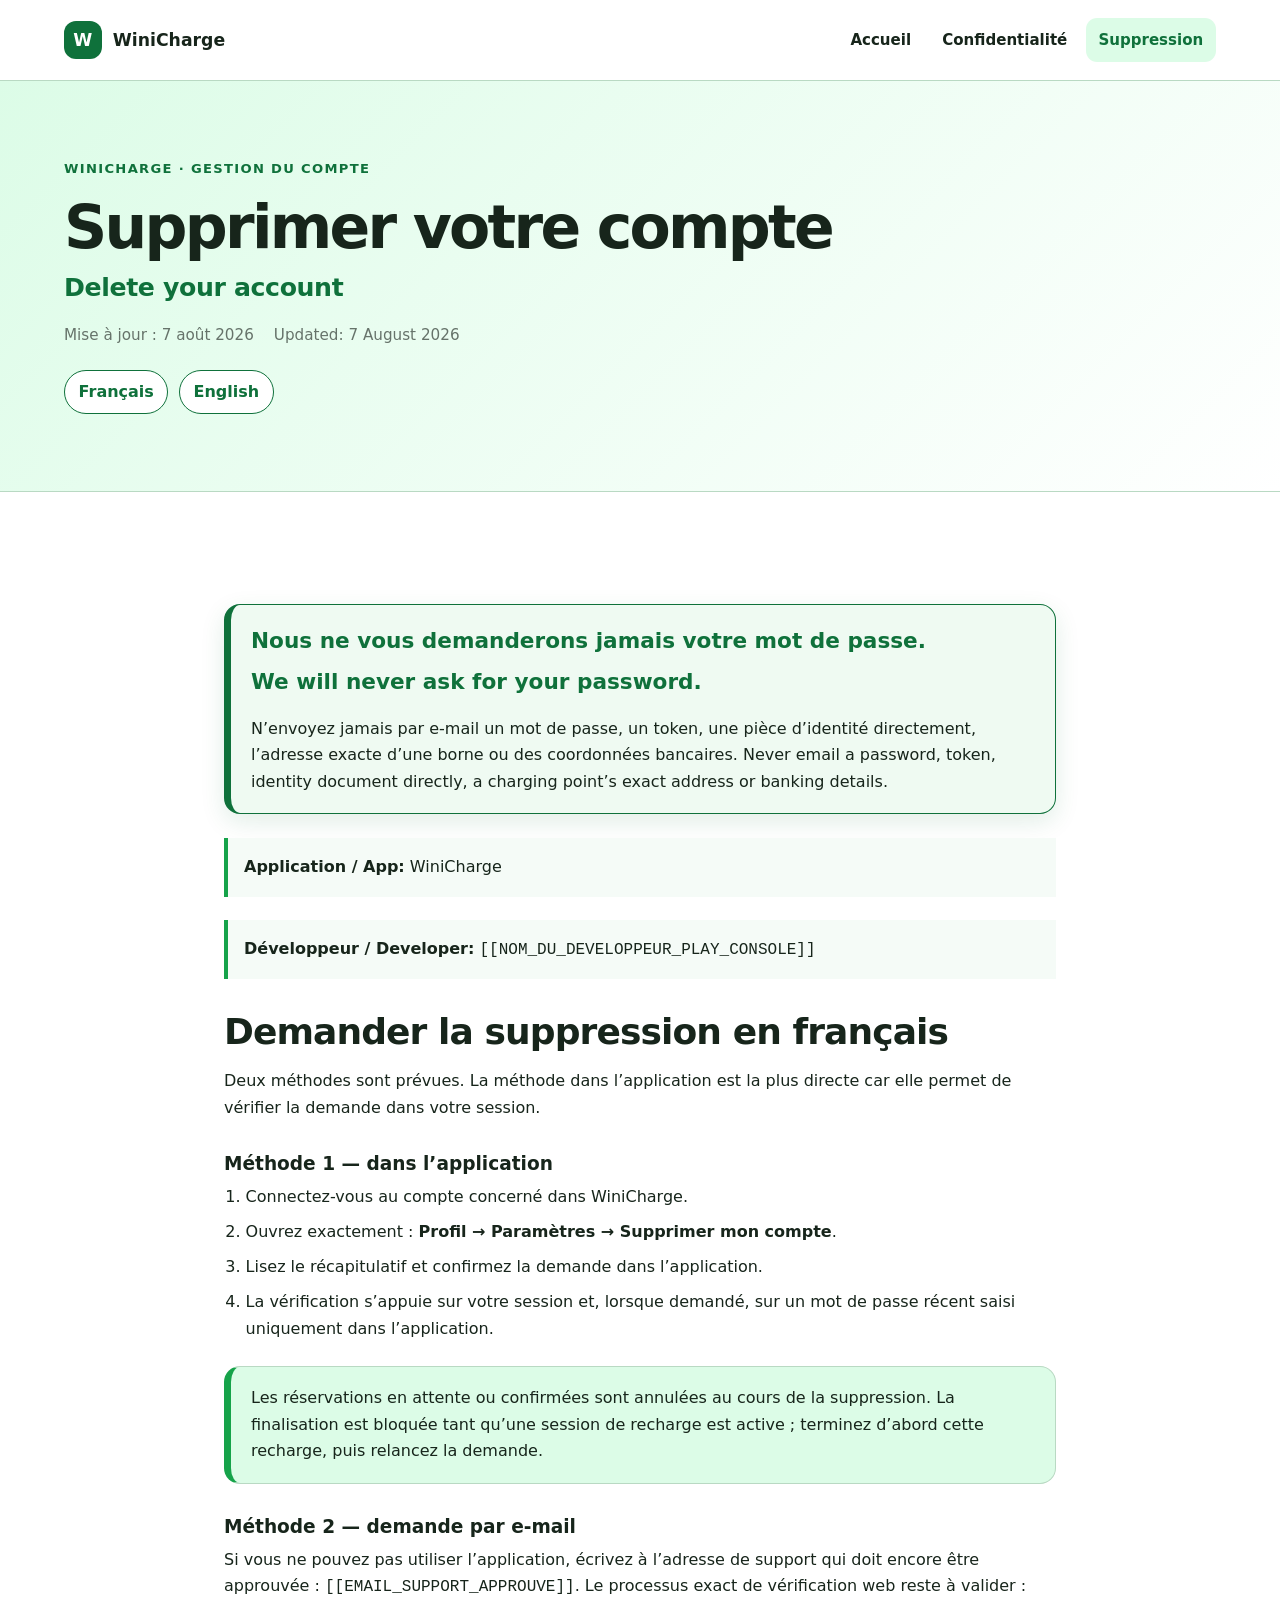
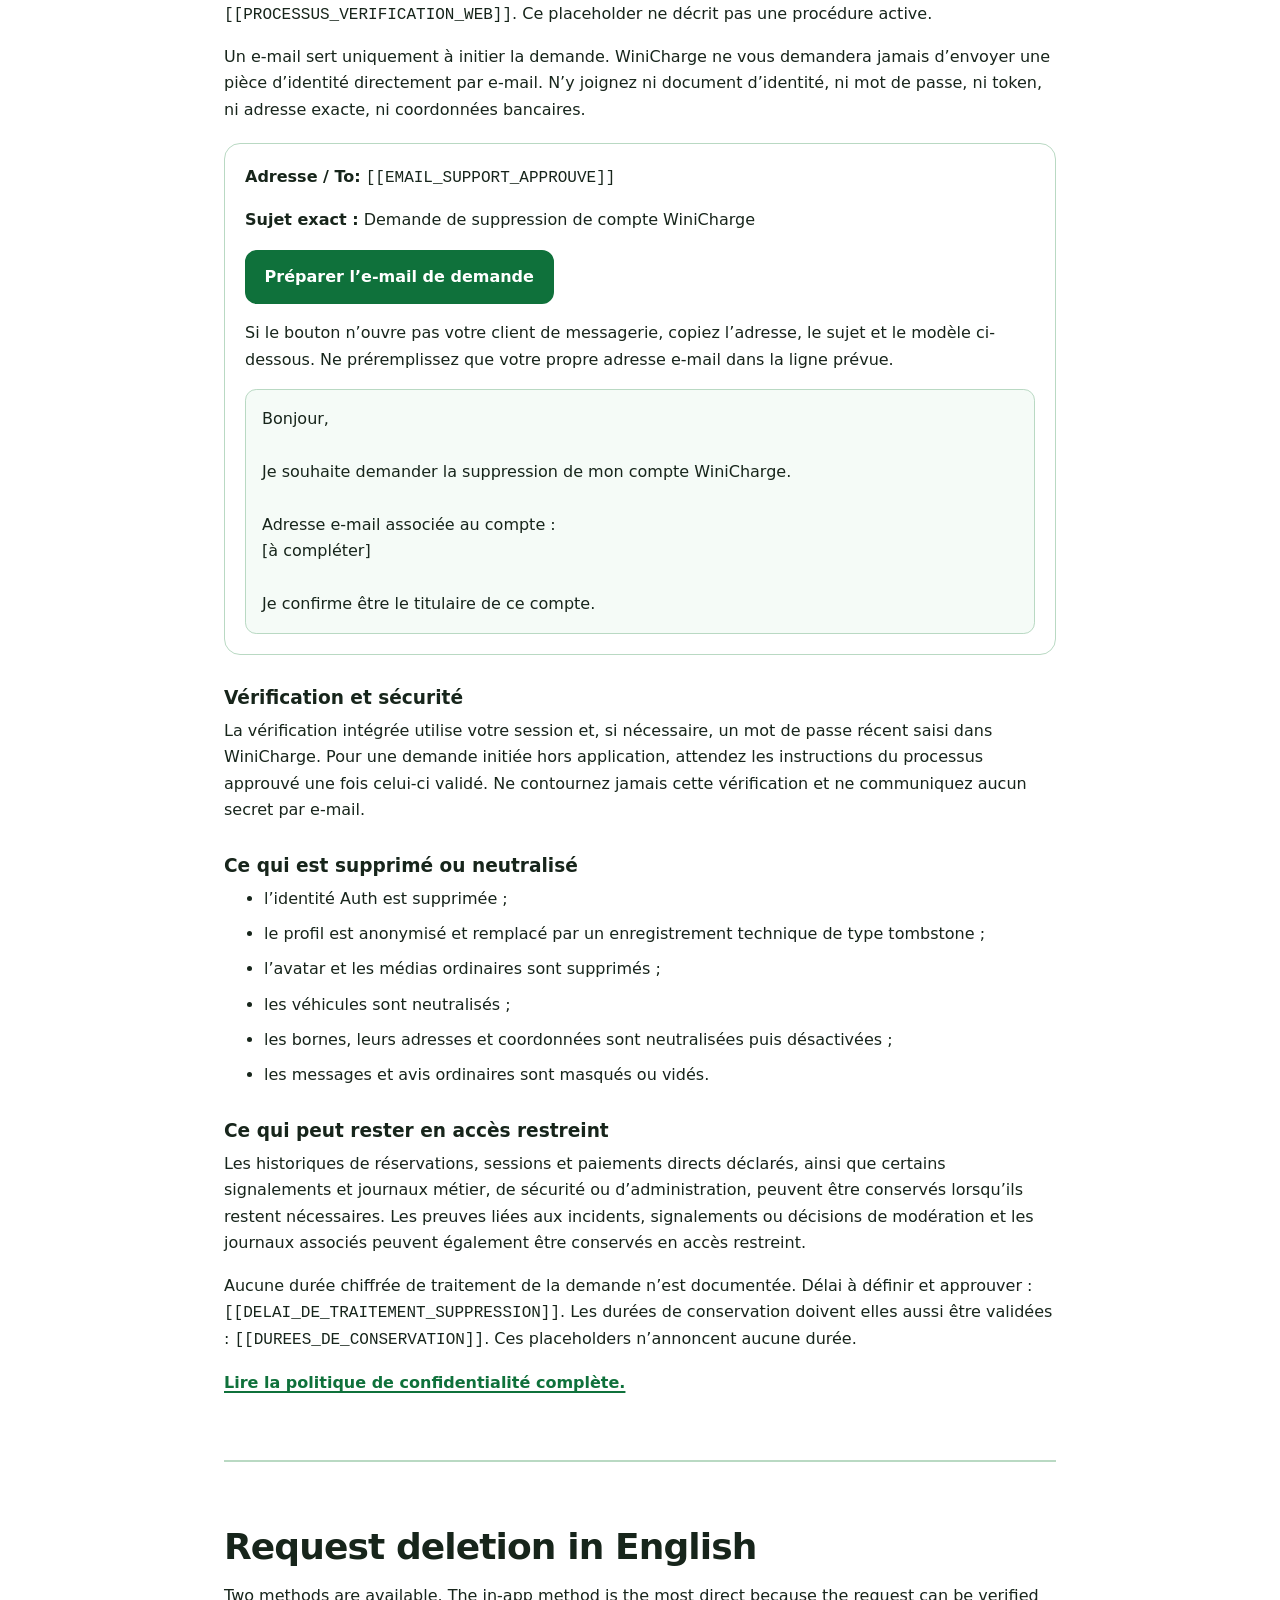
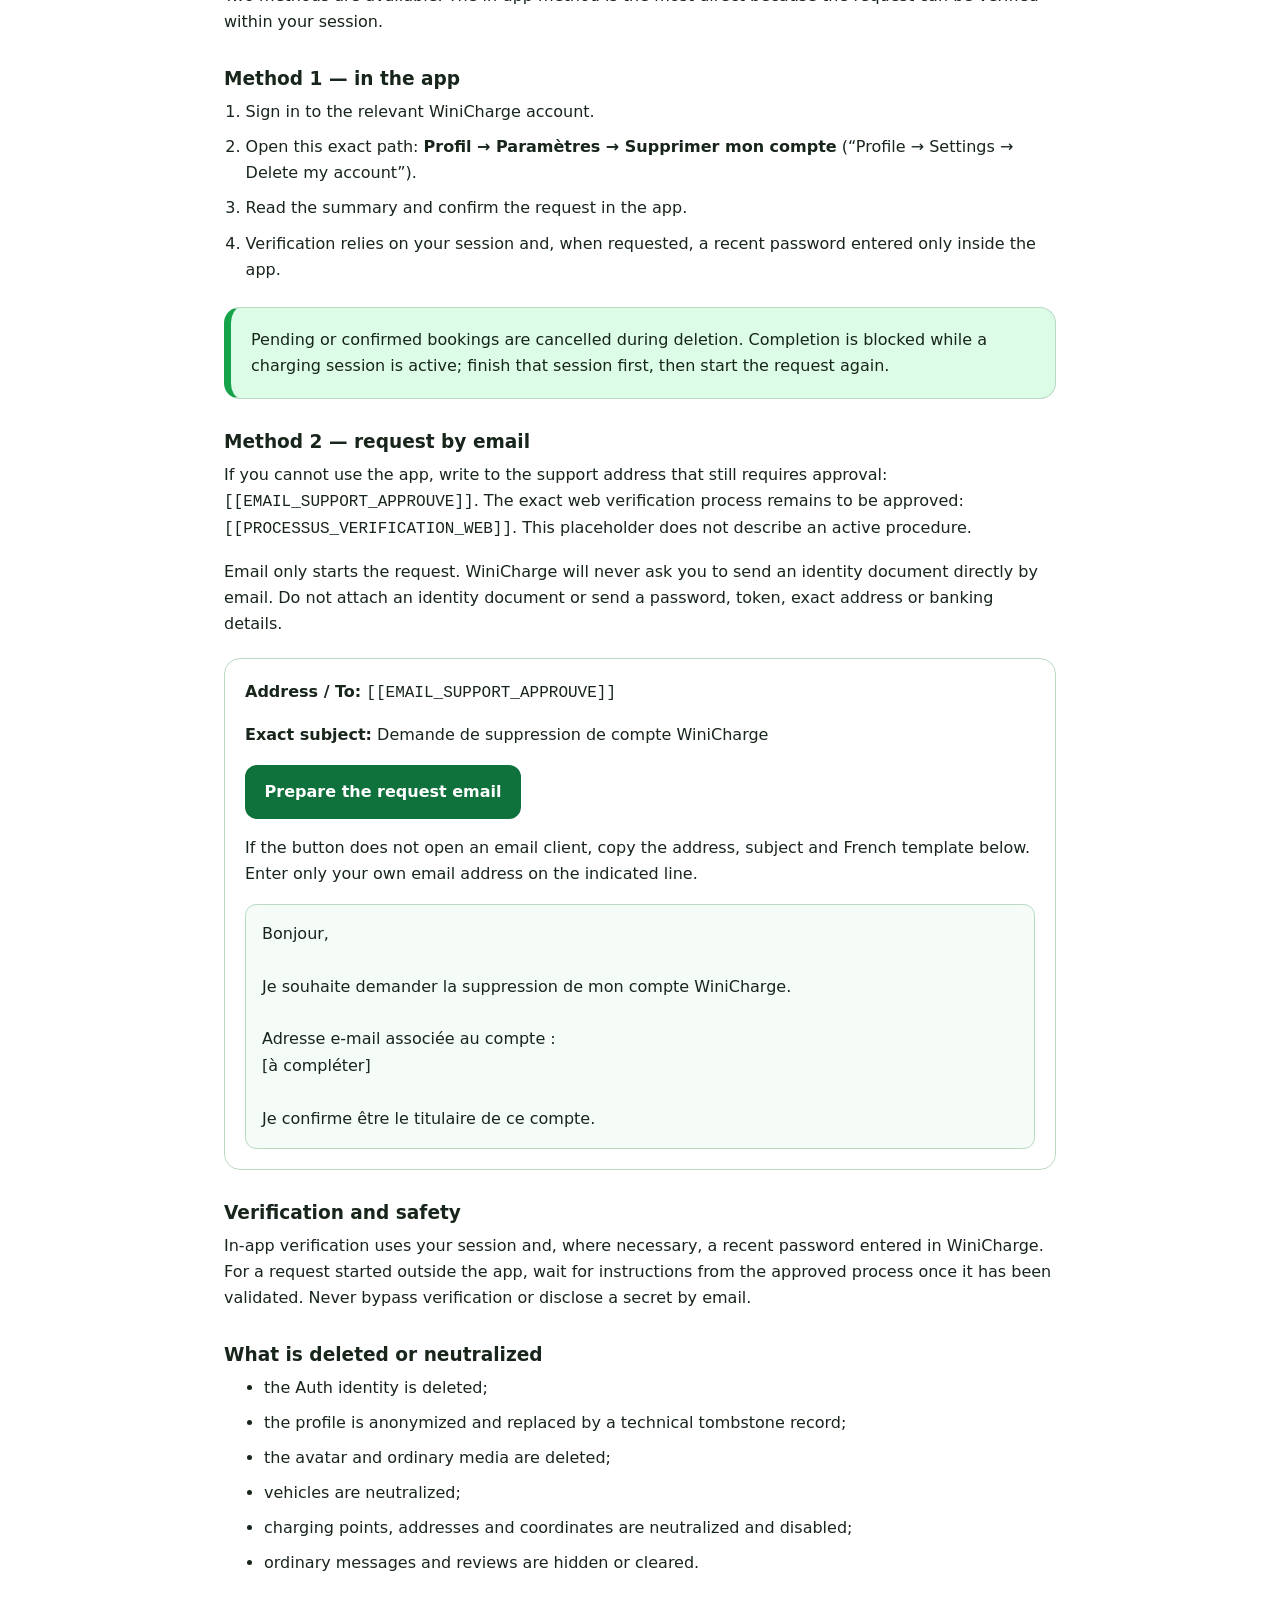
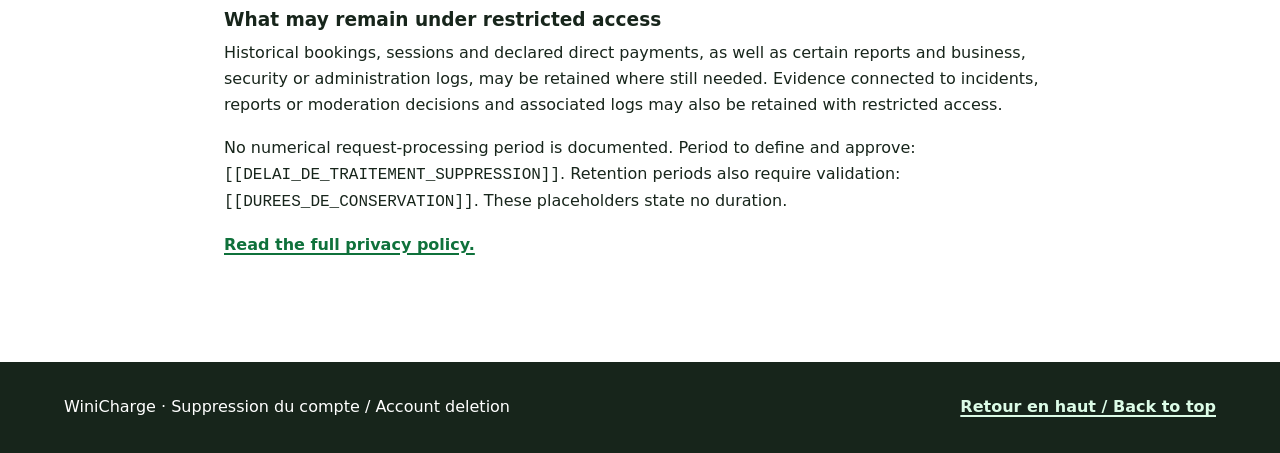
==== delete-account/index.html @ 92ef0008 "docs: publish WiniCharge legal pages" ====
<!doctype html>
<html lang="fr">
  <head>
    <meta charset="utf-8">
    <meta name="viewport" content="width=device-width, initial-scale=1">
    <meta name="description" content="Procédure bilingue pour demander la suppression d’un compte WiniCharge et comprendre le traitement des données associées.">
    <meta name="referrer" content="no-referrer">
    <title>Suppression du compte | WiniCharge</title>
    <link rel="stylesheet" href="../styles.css">
  </head>
  <body>
    <a class="skip-link" href="#contenu">Aller au contenu / Skip to content</a>
    <header class="site-header">
      <div class="shell header-inner">
        <a class="brand" href="../" aria-label="WiniCharge — accueil">
          <span class="brand-mark" aria-hidden="true">W</span>
          <span>WiniCharge</span>
        </a>
        <nav class="site-nav" aria-label="Navigation principale / Main navigation">
          <ul>
            <li><a href="../">Accueil</a></li>
            <li><a href="../privacy/">Confidentialité</a></li>
            <li><a href="../delete-account/" aria-current="page">Suppression</a></li>
          </ul>
        </nav>
      </div>
    </header>

    <main id="contenu" tabindex="-1">
      <header class="document-hero">
        <div class="shell">
          <p class="eyebrow">WiniCharge · Gestion du compte</p>
          <h1>
            Supprimer votre compte
            <span class="title-translation" lang="en">Delete your account</span>
          </h1>
          <div class="document-meta">
            <span>Mise à jour : 7 août 2026</span>
            <span lang="en">Updated: 7 August 2026</span>
          </div>
          <nav class="language-switcher" aria-label="Choisir la langue / Choose a language">
            <a href="#francais" hreflang="fr">Français</a>
            <a href="#english" hreflang="en" lang="en">English</a>
          </nav>
        </div>
      </header>

      <div class="section shell prose">
        <aside class="notice notice-critical" aria-label="Alerte de sécurité / Security warning">
          <strong>Nous ne vous demanderons jamais votre mot de passe.</strong>
          <p lang="en"><strong>We will never ask for your password.</strong></p>
          <p>
            N’envoyez jamais par e-mail un mot de passe, un token, une pièce d’identité directement, l’adresse exacte d’une borne ou des coordonnées bancaires.
            <span lang="en">Never email a password, token, identity document directly, a charging point’s exact address or banking details.</span>
          </p>
        </aside>

        <ul class="fact-list" aria-label="Identification de l’application / App identification">
          <li><strong>Application / App:</strong> WiniCharge</li>
          <li><strong>Développeur / Developer:</strong> <code>[[NOM_DU_DEVELOPPEUR_PLAY_CONSOLE]]</code></li>
        </ul>

        <section id="francais" lang="fr" aria-labelledby="titre-fr">
          <h2 id="titre-fr">Demander la suppression en français</h2>
          <p>Deux méthodes sont prévues. La méthode dans l’application est la plus directe car elle permet de vérifier la demande dans votre session.</p>

          <h3>Méthode 1 — dans l’application</h3>
          <ol class="steps">
            <li>Connectez-vous au compte concerné dans WiniCharge.</li>
            <li>Ouvrez exactement : <strong>Profil → Paramètres → Supprimer mon compte</strong>.</li>
            <li>Lisez le récapitulatif et confirmez la demande dans l’application.</li>
            <li>La vérification s’appuie sur votre session et, lorsque demandé, sur un mot de passe récent saisi uniquement dans l’application.</li>
          </ol>
          <div class="notice">
            <p>
              Les réservations en attente ou confirmées sont annulées au cours de la suppression. La finalisation est bloquée tant qu’une session de recharge est active ; terminez d’abord cette recharge, puis relancez la demande.
            </p>
          </div>

          <h3>Méthode 2 — demande par e-mail</h3>
          <p>
            Si vous ne pouvez pas utiliser l’application, écrivez à l’adresse de support qui doit encore être approuvée : <code>[[EMAIL_SUPPORT_APPROUVE]]</code>. Le processus exact de vérification web reste à valider : <code>[[PROCESSUS_VERIFICATION_WEB]]</code>. Ce placeholder ne décrit pas une procédure active.
          </p>
          <p>
            Un e-mail sert uniquement à initier la demande. WiniCharge ne vous demandera jamais d’envoyer une pièce d’identité directement par e-mail. N’y joignez ni document d’identité, ni mot de passe, ni token, ni adresse exacte, ni coordonnées bancaires.
          </p>
          <div class="email-panel" id="demande-email">
            <p><strong>Adresse / To:</strong> <code>[[EMAIL_SUPPORT_APPROUVE]]</code></p>
            <p><strong>Sujet exact :</strong> Demande de suppression de compte WiniCharge</p>
            <p>
              <a class="button" href="mailto:[[EMAIL_SUPPORT_APPROUVE]]?subject=Demande%20de%20suppression%20de%20compte%20WiniCharge&amp;body=Bonjour%2C%0A%0AJe%20souhaite%20demander%20la%20suppression%20de%20mon%20compte%20WiniCharge.%0A%0AAdresse%20e-mail%20associ%C3%A9e%20au%20compte%20%3A%0A%5B%C3%A0%20compl%C3%A9ter%5D%0A%0AJe%20confirme%20%C3%AAtre%20le%20titulaire%20de%20ce%20compte.">Préparer l’e-mail de demande</a>
            </p>
            <p>Si le bouton n’ouvre pas votre client de messagerie, copiez l’adresse, le sujet et le modèle ci-dessous. Ne préremplissez que votre propre adresse e-mail dans la ligne prévue.</p>
            <pre class="email-template">Bonjour,

Je souhaite demander la suppression de mon compte WiniCharge.

Adresse e-mail associée au compte :
[à compléter]

Je confirme être le titulaire de ce compte.</pre>
          </div>

          <h3 id="securite-fr">Vérification et sécurité</h3>
          <p>
            La vérification intégrée utilise votre session et, si nécessaire, un mot de passe récent saisi dans WiniCharge. Pour une demande initiée hors application, attendez les instructions du processus approuvé une fois celui-ci validé. Ne contournez jamais cette vérification et ne communiquez aucun secret par e-mail.
          </p>

          <h3>Ce qui est supprimé ou neutralisé</h3>
          <ul>
            <li>l’identité Auth est supprimée ;</li>
            <li>le profil est anonymisé et remplacé par un enregistrement technique de type tombstone ;</li>
            <li>l’avatar et les médias ordinaires sont supprimés ;</li>
            <li>les véhicules sont neutralisés ;</li>
            <li>les bornes, leurs adresses et coordonnées sont neutralisées puis désactivées ;</li>
            <li>les messages et avis ordinaires sont masqués ou vidés.</li>
          </ul>

          <h3>Ce qui peut rester en accès restreint</h3>
          <p>
            Les historiques de réservations, sessions et paiements directs déclarés, ainsi que certains signalements et journaux métier, de sécurité ou d’administration, peuvent être conservés lorsqu’ils restent nécessaires. Les preuves liées aux incidents, signalements ou décisions de modération et les journaux associés peuvent également être conservés en accès restreint.
          </p>
          <p>
            Aucune durée chiffrée de traitement de la demande n’est documentée. Délai à définir et approuver : <code>[[DELAI_DE_TRAITEMENT_SUPPRESSION]]</code>. Les durées de conservation doivent elles aussi être validées : <code>[[DUREES_DE_CONSERVATION]]</code>. Ces placeholders n’annoncent aucune durée.
          </p>
          <p><a href="../privacy/#francais">Lire la politique de confidentialité complète.</a></p>
        </section>

        <section id="english" lang="en" aria-labelledby="title-en">
          <h2 id="title-en">Request deletion in English</h2>
          <p>Two methods are available. The in-app method is the most direct because the request can be verified within your session.</p>

          <h3>Method 1 — in the app</h3>
          <ol class="steps">
            <li>Sign in to the relevant WiniCharge account.</li>
            <li>Open this exact path: <strong>Profil → Paramètres → Supprimer mon compte</strong> (“Profile → Settings → Delete my account”).</li>
            <li>Read the summary and confirm the request in the app.</li>
            <li>Verification relies on your session and, when requested, a recent password entered only inside the app.</li>
          </ol>
          <div class="notice">
            <p>
              Pending or confirmed bookings are cancelled during deletion. Completion is blocked while a charging session is active; finish that session first, then start the request again.
            </p>
          </div>

          <h3>Method 2 — request by email</h3>
          <p>
            If you cannot use the app, write to the support address that still requires approval: <code>[[EMAIL_SUPPORT_APPROUVE]]</code>. The exact web verification process remains to be approved: <code>[[PROCESSUS_VERIFICATION_WEB]]</code>. This placeholder does not describe an active procedure.
          </p>
          <p>
            Email only starts the request. WiniCharge will never ask you to send an identity document directly by email. Do not attach an identity document or send a password, token, exact address or banking details.
          </p>
          <div class="email-panel">
            <p><strong>Address / To:</strong> <code>[[EMAIL_SUPPORT_APPROUVE]]</code></p>
            <p><strong>Exact subject:</strong> Demande de suppression de compte WiniCharge</p>
            <p>
              <a class="button" href="mailto:[[EMAIL_SUPPORT_APPROUVE]]?subject=Demande%20de%20suppression%20de%20compte%20WiniCharge&amp;body=Bonjour%2C%0A%0AJe%20souhaite%20demander%20la%20suppression%20de%20mon%20compte%20WiniCharge.%0A%0AAdresse%20e-mail%20associ%C3%A9e%20au%20compte%20%3A%0A%5B%C3%A0%20compl%C3%A9ter%5D%0A%0AJe%20confirme%20%C3%AAtre%20le%20titulaire%20de%20ce%20compte.">Prepare the request email</a>
            </p>
            <p>If the button does not open an email client, copy the address, subject and French template below. Enter only your own email address on the indicated line.</p>
            <pre class="email-template">Bonjour,

Je souhaite demander la suppression de mon compte WiniCharge.

Adresse e-mail associée au compte :
[à compléter]

Je confirme être le titulaire de ce compte.</pre>
          </div>

          <h3 id="security-en">Verification and safety</h3>
          <p>
            In-app verification uses your session and, where necessary, a recent password entered in WiniCharge. For a request started outside the app, wait for instructions from the approved process once it has been validated. Never bypass verification or disclose a secret by email.
          </p>

          <h3>What is deleted or neutralized</h3>
          <ul>
            <li>the Auth identity is deleted;</li>
            <li>the profile is anonymized and replaced by a technical tombstone record;</li>
            <li>the avatar and ordinary media are deleted;</li>
            <li>vehicles are neutralized;</li>
            <li>charging points, addresses and coordinates are neutralized and disabled;</li>
            <li>ordinary messages and reviews are hidden or cleared.</li>
          </ul>

          <h3>What may remain under restricted access</h3>
          <p>
            Historical bookings, sessions and declared direct payments, as well as certain reports and business, security or administration logs, may be retained where still needed. Evidence connected to incidents, reports or moderation decisions and associated logs may also be retained with restricted access.
          </p>
          <p>
            No numerical request-processing period is documented. Period to define and approve: <code>[[DELAI_DE_TRAITEMENT_SUPPRESSION]]</code>. Retention periods also require validation: <code>[[DUREES_DE_CONSERVATION]]</code>. These placeholders state no duration.
          </p>
          <p><a href="../privacy/#english">Read the full privacy policy.</a></p>
        </section>
      </div>
    </main>

    <footer class="site-footer">
      <div class="shell footer-inner">
        <p>WiniCharge · Suppression du compte / Account deletion</p>
        <p><a href="#contenu">Retour en haut / Back to top</a></p>
      </div>
    </footer>
  </body>
</html>
---- styles.css ----
:root {
  color-scheme: light;
  --white: #ffffff;
  --green: #16a34a;
  --green-dark: #0f713b;
  --green-soft: #dcfce7;
  --ink: #17251b;
  --muted: #66736a;
  --border: #b9d9c3;
  --shadow: 0 18px 45px rgba(23, 37, 27, 0.1);
  --radius-large: 1.5rem;
  --radius-medium: 1rem;
  --content-width: 72rem;
}

*,
*::before,
*::after {
  box-sizing: border-box;
}

html {
  scroll-behavior: smooth;
}

body {
  margin: 0;
  background: var(--white);
  color: var(--ink);
  font-family:
    Inter, ui-sans-serif, system-ui, -apple-system, BlinkMacSystemFont, "Segoe UI",
    sans-serif;
  font-size: 1rem;
  line-height: 1.65;
}

a {
  color: var(--green-dark);
  font-weight: 650;
  text-decoration-thickness: 0.1em;
  text-underline-offset: 0.18em;
}

a:hover {
  text-decoration-thickness: 0.16em;
}

:focus-visible {
  outline: 3px solid var(--ink);
  outline-offset: 3px;
}

.skip-link {
  position: fixed;
  top: 0.75rem;
  left: 0.75rem;
  z-index: 100;
  padding: 0.7rem 1rem;
  border-radius: 0.6rem;
  background: var(--ink);
  color: var(--white);
  transform: translateY(-180%);
}

.skip-link:focus {
  transform: translateY(0);
}

.shell {
  width: min(calc(100% - 2rem), var(--content-width));
  margin-inline: auto;
}

.site-header {
  position: relative;
  z-index: 10;
  border-bottom: 1px solid var(--border);
  background: rgba(255, 255, 255, 0.98);
}

.header-inner {
  display: flex;
  min-height: 5rem;
  align-items: center;
  justify-content: space-between;
  gap: 1.25rem;
}

.brand {
  display: inline-flex;
  align-items: center;
  gap: 0.7rem;
  color: var(--ink);
  font-size: 1.08rem;
  font-weight: 800;
  text-decoration: none;
}

.brand-mark {
  display: grid;
  width: 2.35rem;
  height: 2.35rem;
  place-items: center;
  border-radius: 0.75rem;
  background: var(--green-dark);
  color: var(--white);
  font-weight: 850;
}

.site-nav ul {
  display: flex;
  margin: 0;
  padding: 0;
  align-items: center;
  gap: 0.35rem;
  list-style: none;
}

.site-nav a {
  display: inline-flex;
  min-height: 2.75rem;
  align-items: center;
  padding: 0.55rem 0.8rem;
  border-radius: 0.7rem;
  color: var(--ink);
  font-size: 0.94rem;
  text-decoration: none;
}

.site-nav a:hover,
.site-nav a[aria-current="page"] {
  background: var(--green-soft);
  color: var(--green-dark);
}

main:focus {
  outline: none;
}

.hero {
  padding-block: clamp(3.5rem, 8vw, 7rem);
  background:
    linear-gradient(135deg, rgba(220, 252, 231, 0.9), rgba(255, 255, 255, 0.45)),
    var(--white);
}

.hero-grid {
  display: grid;
  align-items: center;
  gap: clamp(2rem, 5vw, 4.5rem);
  grid-template-columns: minmax(0, 1.35fr) minmax(16rem, 0.65fr);
}

.eyebrow {
  margin: 0 0 0.8rem;
  color: var(--green-dark);
  font-size: 0.82rem;
  font-weight: 800;
  letter-spacing: 0.1em;
  text-transform: uppercase;
}

h1,
h2,
h3 {
  margin-top: 0;
  color: var(--ink);
  line-height: 1.18;
  text-wrap: balance;
}

h1 {
  max-width: 18ch;
  margin-bottom: 1.25rem;
  font-size: clamp(2.35rem, 6vw, 4.65rem);
  letter-spacing: -0.045em;
}

h1 .title-translation {
  display: block;
  margin-top: 0.65rem;
  color: var(--green-dark);
  font-size: 0.42em;
  letter-spacing: -0.015em;
}

h2 {
  margin-bottom: 0.9rem;
  font-size: clamp(1.55rem, 3vw, 2.25rem);
  letter-spacing: -0.025em;
}

h3 {
  margin-bottom: 0.55rem;
  font-size: 1.16rem;
}

p,
ul,
ol,
dl,
pre {
  margin-top: 0;
}

.lead {
  max-width: 63ch;
  color: #33483a;
  font-size: clamp(1.08rem, 2vw, 1.25rem);
}

.button-row {
  display: flex;
  flex-wrap: wrap;
  gap: 0.8rem;
  margin-top: 1.75rem;
}

.button {
  display: inline-flex;
  min-height: 3rem;
  align-items: center;
  justify-content: center;
  padding: 0.75rem 1.1rem;
  border: 2px solid var(--green-dark);
  border-radius: 0.75rem;
  background: var(--green-dark);
  color: var(--white);
  font-weight: 750;
  text-decoration: none;
}

.button:hover {
  background: #095b2e;
  color: var(--white);
}

.button:focus-visible {
  box-shadow: 0 0 0 5px var(--white);
}

.button-secondary {
  background: var(--white);
  color: var(--green-dark);
}

.button-secondary:hover {
  background: var(--green-soft);
  color: var(--green-dark);
}

.hero-panel,
.card,
.notice,
.email-panel {
  border: 1px solid var(--border);
  border-radius: var(--radius-medium);
  background: var(--white);
}

.hero-panel {
  padding: clamp(1.35rem, 4vw, 2rem);
  box-shadow: var(--shadow);
}

.hero-panel strong {
  display: block;
  margin-bottom: 0.35rem;
  color: var(--green-dark);
  font-size: 1.08rem;
}

.section {
  padding-block: clamp(3.5rem, 7vw, 5.5rem);
}

.section-soft {
  background: #f5fbf7;
}

.section-heading {
  max-width: 48rem;
  margin-bottom: 2rem;
}

.card-grid {
  display: grid;
  gap: 1rem;
  grid-template-columns: repeat(3, minmax(0, 1fr));
}

.card {
  padding: 1.35rem;
}

.card p:last-child,
.notice p:last-child,
.hero-panel p:last-child,
.email-panel p:last-child {
  margin-bottom: 0;
}

.card-label {
  display: inline-flex;
  margin-bottom: 1rem;
  padding: 0.2rem 0.65rem;
  border-radius: 999px;
  background: var(--green-soft);
  color: var(--green-dark);
  font-size: 0.8rem;
  font-weight: 800;
  letter-spacing: 0.04em;
  text-transform: uppercase;
}

.notice {
  margin-block: 1.5rem;
  padding: 1.15rem 1.25rem;
  border-left: 0.45rem solid var(--green);
  background: var(--green-soft);
}

.notice-critical {
  border-color: var(--green-dark);
  background: #effaf2;
  box-shadow: 0 8px 24px rgba(15, 113, 59, 0.12);
}

.notice-critical strong {
  display: block;
  margin-bottom: 0.35rem;
  color: var(--green-dark);
  font-size: clamp(1.1rem, 2.5vw, 1.35rem);
}

.document-hero {
  padding-block: clamp(2.75rem, 6vw, 5rem);
  border-bottom: 1px solid var(--border);
  background: linear-gradient(135deg, var(--green-soft), var(--white));
}

.document-hero h1 {
  max-width: 23ch;
  font-size: clamp(2.15rem, 5vw, 3.75rem);
}

.document-meta {
  display: flex;
  flex-wrap: wrap;
  gap: 0.5rem 1.25rem;
  color: var(--muted);
  font-size: 0.95rem;
}

.language-switcher {
  display: flex;
  flex-wrap: wrap;
  gap: 0.65rem;
  margin-top: 1.35rem;
}

.language-switcher a {
  display: inline-flex;
  min-height: 2.75rem;
  align-items: center;
  padding: 0.45rem 0.85rem;
  border: 1px solid var(--green-dark);
  border-radius: 999px;
  background: var(--white);
  text-decoration: none;
}

.prose {
  max-width: 52rem;
}

.prose > section {
  padding-top: 1rem;
  scroll-margin-top: 1rem;
}

.prose > section + section {
  margin-top: 4rem;
  padding-top: 4rem;
  border-top: 2px solid var(--border);
}

.prose h2 {
  margin-top: 0;
}

.prose h3 {
  margin-top: 2rem;
}

.prose li + li {
  margin-top: 0.55rem;
}

.prose code,
.code-line {
  overflow-wrap: anywhere;
  color: var(--ink);
  font-family: ui-monospace, SFMono-Regular, Consolas, "Liberation Mono", monospace;
}

.fact-list {
  display: grid;
  gap: 0.9rem;
  padding: 0;
  list-style: none;
}

.fact-list li {
  padding: 1rem;
  border-left: 0.3rem solid var(--green);
  background: #f5fbf7;
}

.email-panel {
  margin-block: 1.25rem;
  padding: 1.25rem;
}

.email-template {
  overflow-x: auto;
  margin-bottom: 0;
  padding: 1rem;
  border: 1px solid var(--border);
  border-radius: 0.7rem;
  background: #f5fbf7;
  color: var(--ink);
  font: inherit;
  white-space: pre-wrap;
}

.steps {
  padding-left: 1.35rem;
}

.updated {
  color: var(--muted);
  font-size: 0.92rem;
}

.site-footer {
  padding-block: 2rem;
  background: var(--ink);
  color: var(--white);
}

.footer-inner {
  display: flex;
  align-items: center;
  justify-content: space-between;
  gap: 1rem;
}

.site-footer p {
  margin: 0;
}

.site-footer a {
  color: var(--green-soft);
}

@media (max-width: 52rem) {
  .header-inner,
  .footer-inner {
    align-items: flex-start;
    flex-direction: column;
  }

  .header-inner {
    padding-block: 0.85rem;
  }

  .site-nav {
    width: 100%;
    overflow-x: auto;
  }

  .site-nav ul {
    width: max-content;
  }

  .hero-grid,
  .card-grid {
    grid-template-columns: 1fr;
  }
}

@media (max-width: 34rem) {
  .shell {
    width: min(calc(100% - 1.25rem), var(--content-width));
  }

  .button-row,
  .button {
    width: 100%;
  }

  .site-nav a {
    padding-inline: 0.65rem;
    font-size: 0.89rem;
  }
}

@media (prefers-reduced-motion: reduce) {
  html {
    scroll-behavior: auto;
  }
}

@media print {
  .skip-link,
  .site-header,
  .button-row,
  .language-switcher,
  .site-footer {
    display: none;
  }

  body {
    color: #000000;
    font-size: 11pt;
  }

  .document-hero,
  .section,
  .prose > section + section {
    margin: 0;
    padding-block: 1rem;
    background: transparent;
  }
}
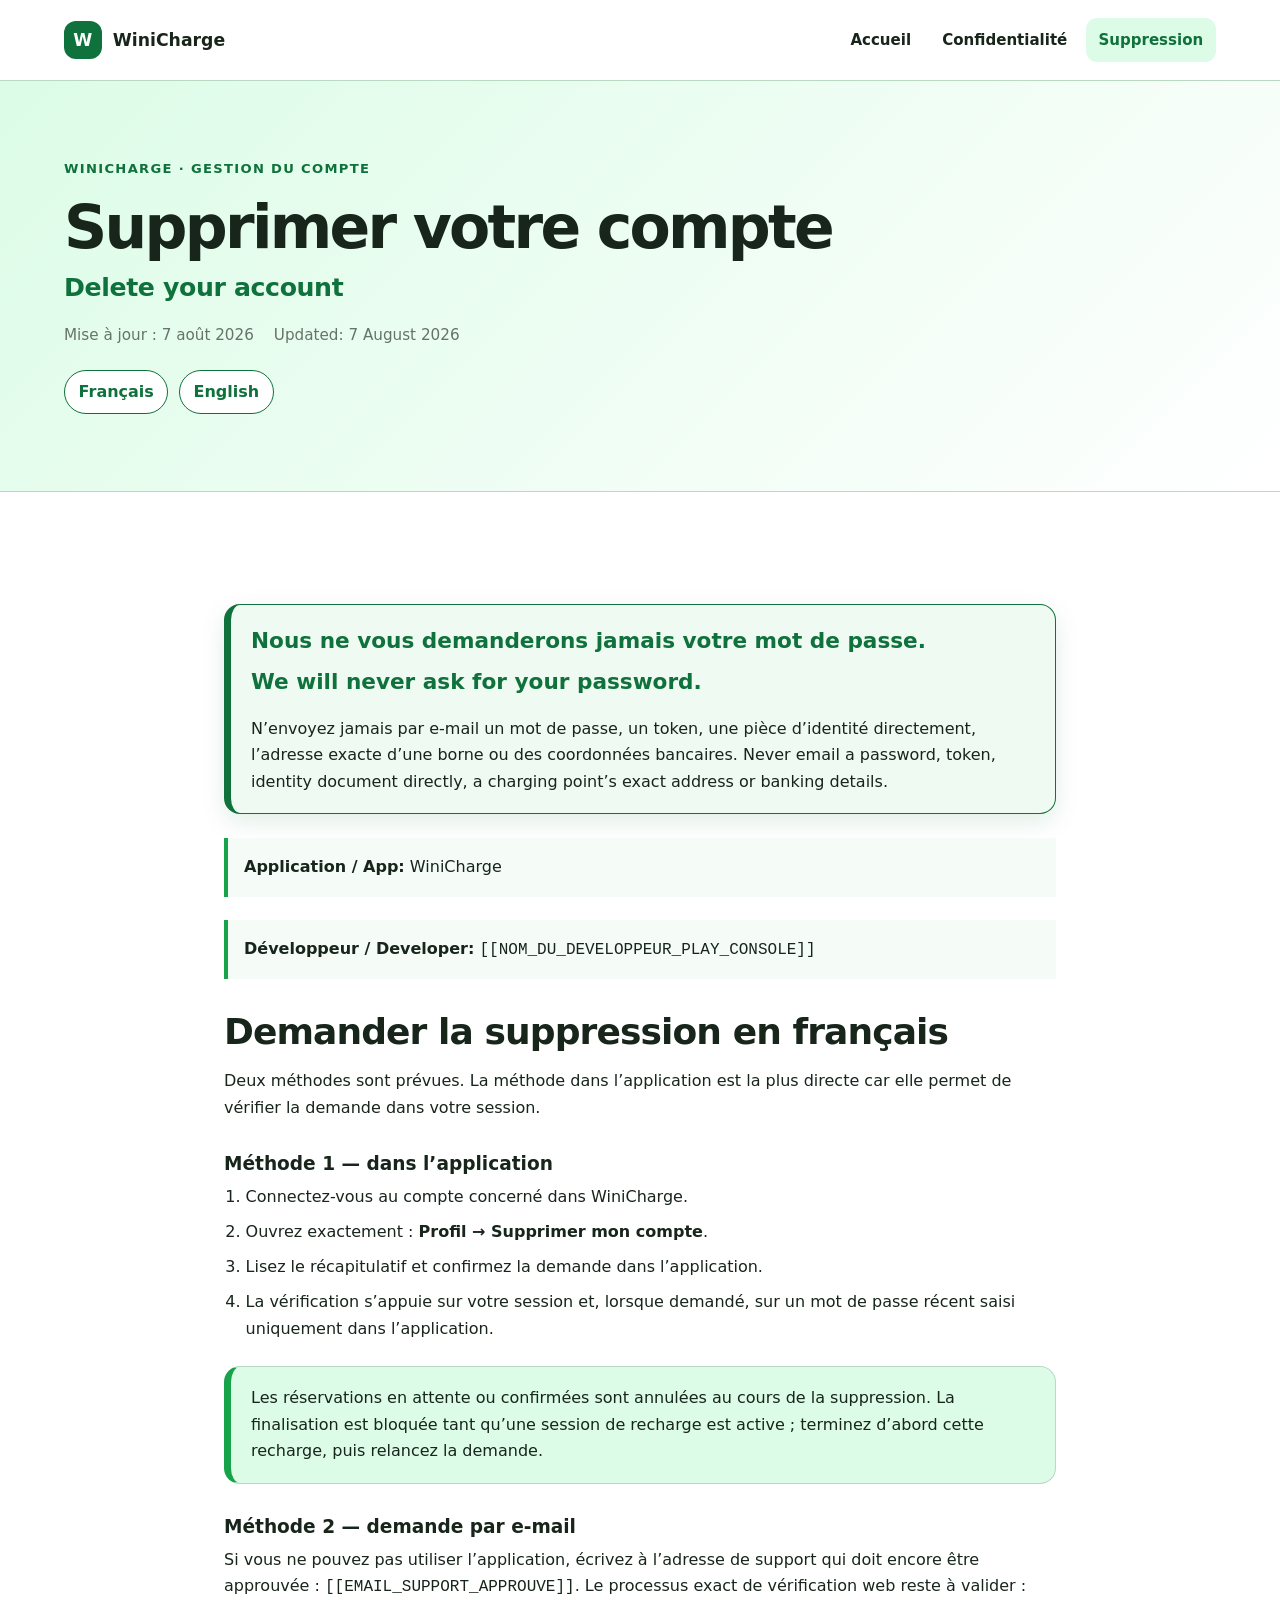
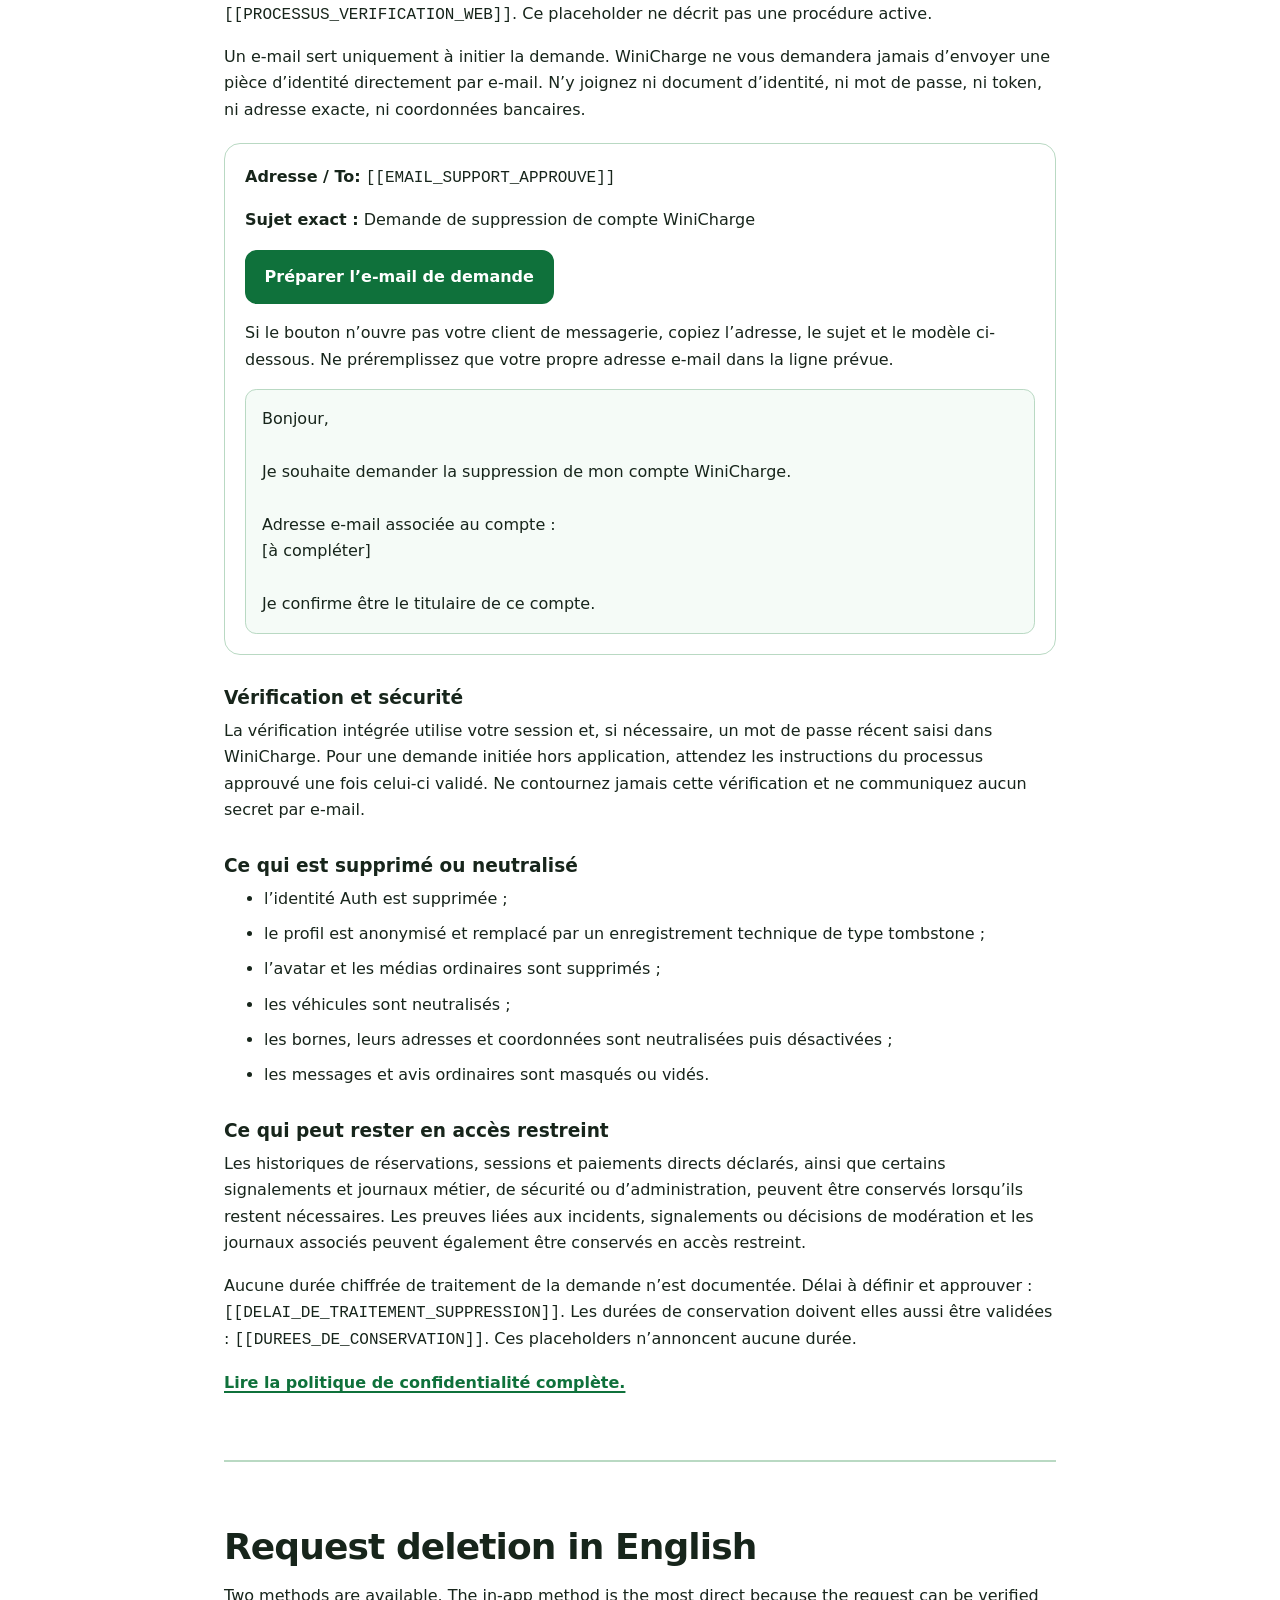
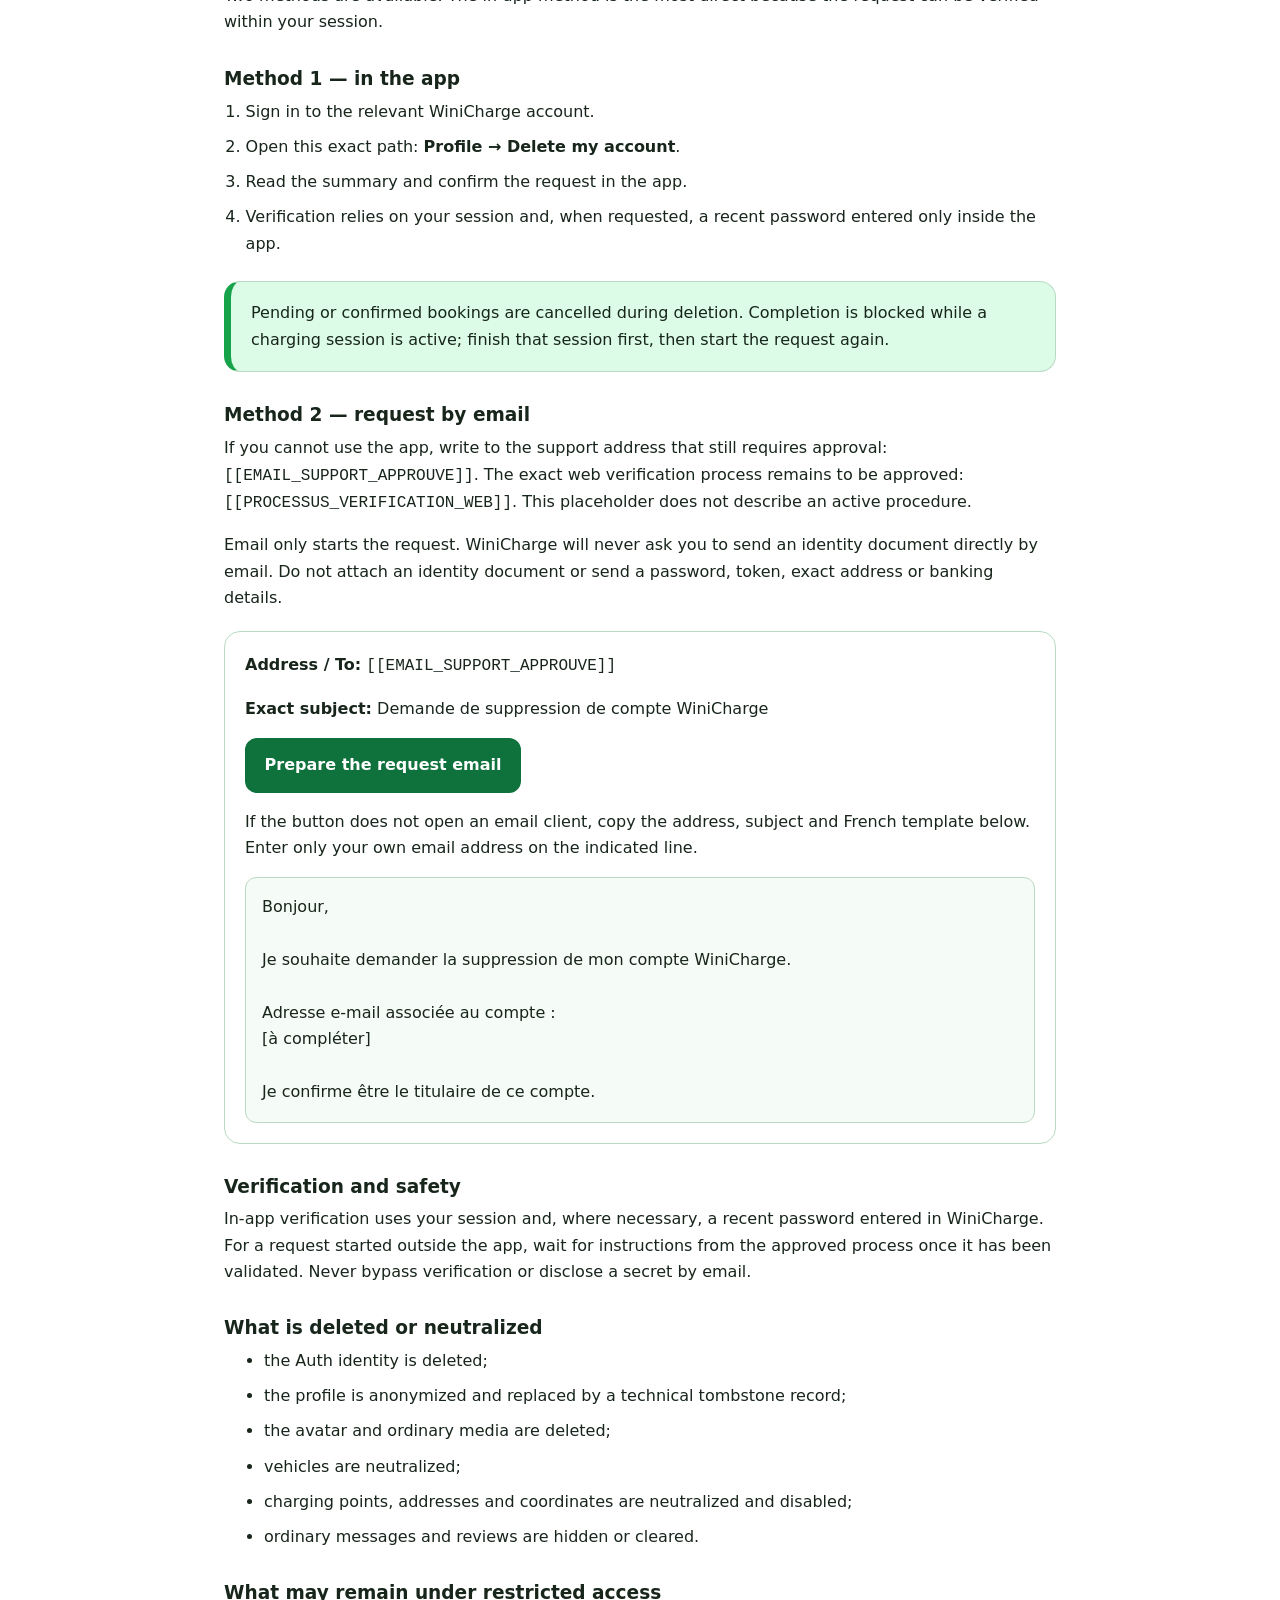
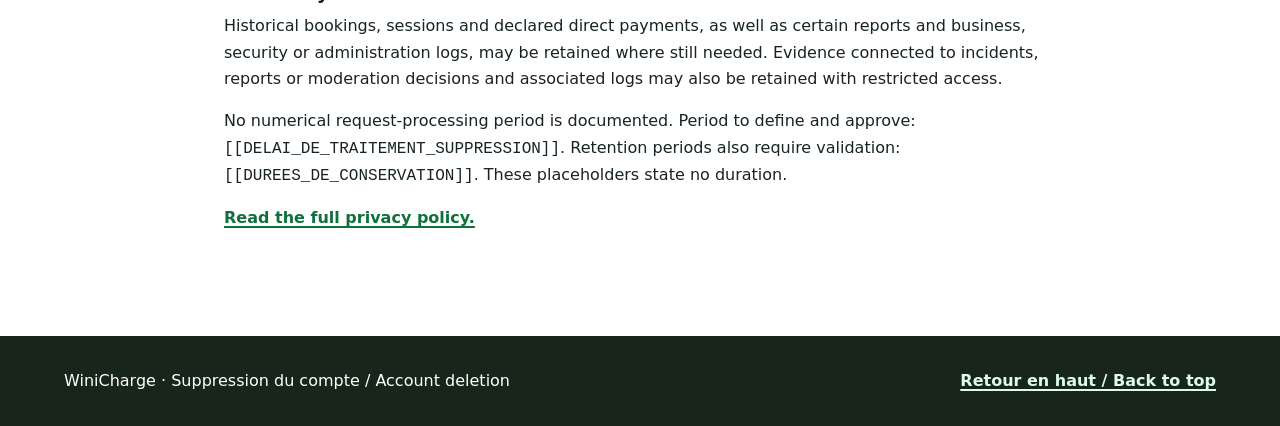
==== commit 4e8b15cb: "fix: correct account deletion navigation path" ====
--- a/delete-account/index.html
+++ b/delete-account/index.html
@@ -67,7 +67,7 @@
           <h3>Méthode 1 — dans l’application</h3>
           <ol class="steps">
             <li>Connectez-vous au compte concerné dans WiniCharge.</li>
-            <li>Ouvrez exactement : <strong>Profil → Paramètres → Supprimer mon compte</strong>.</li>
+            <li>Ouvrez exactement : <strong>Profil → Supprimer mon compte</strong>.</li>
             <li>Lisez le récapitulatif et confirmez la demande dans l’application.</li>
             <li>La vérification s’appuie sur votre session et, lorsque demandé, sur un mot de passe récent saisi uniquement dans l’application.</li>
           </ol>
@@ -133,7 +133,7 @@
           <h3>Method 1 — in the app</h3>
           <ol class="steps">
             <li>Sign in to the relevant WiniCharge account.</li>
-            <li>Open this exact path: <strong>Profil → Paramètres → Supprimer mon compte</strong> (“Profile → Settings → Delete my account”).</li>
+            <li>Open this exact path: <strong>Profile → Delete my account</strong>.</li>
             <li>Read the summary and confirm the request in the app.</li>
             <li>Verification relies on your session and, when requested, a recent password entered only inside the app.</li>
           </ol>
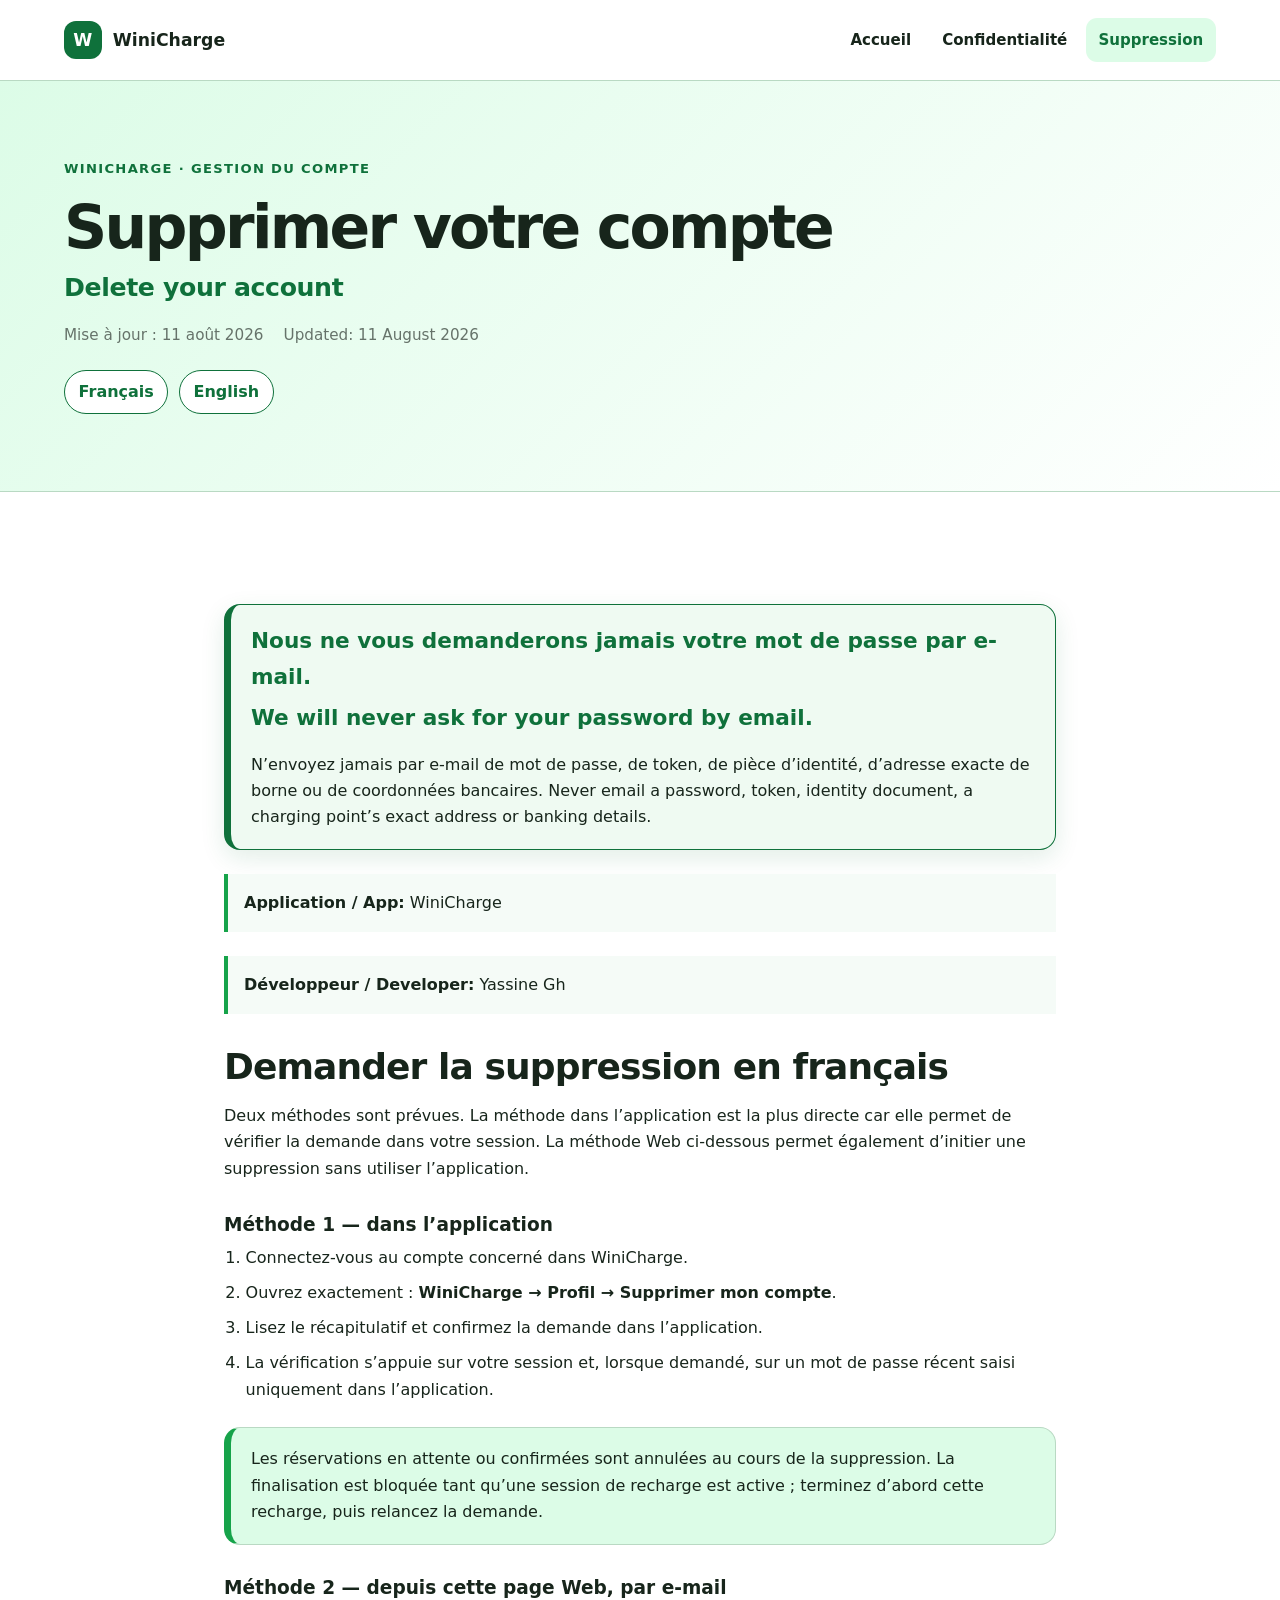
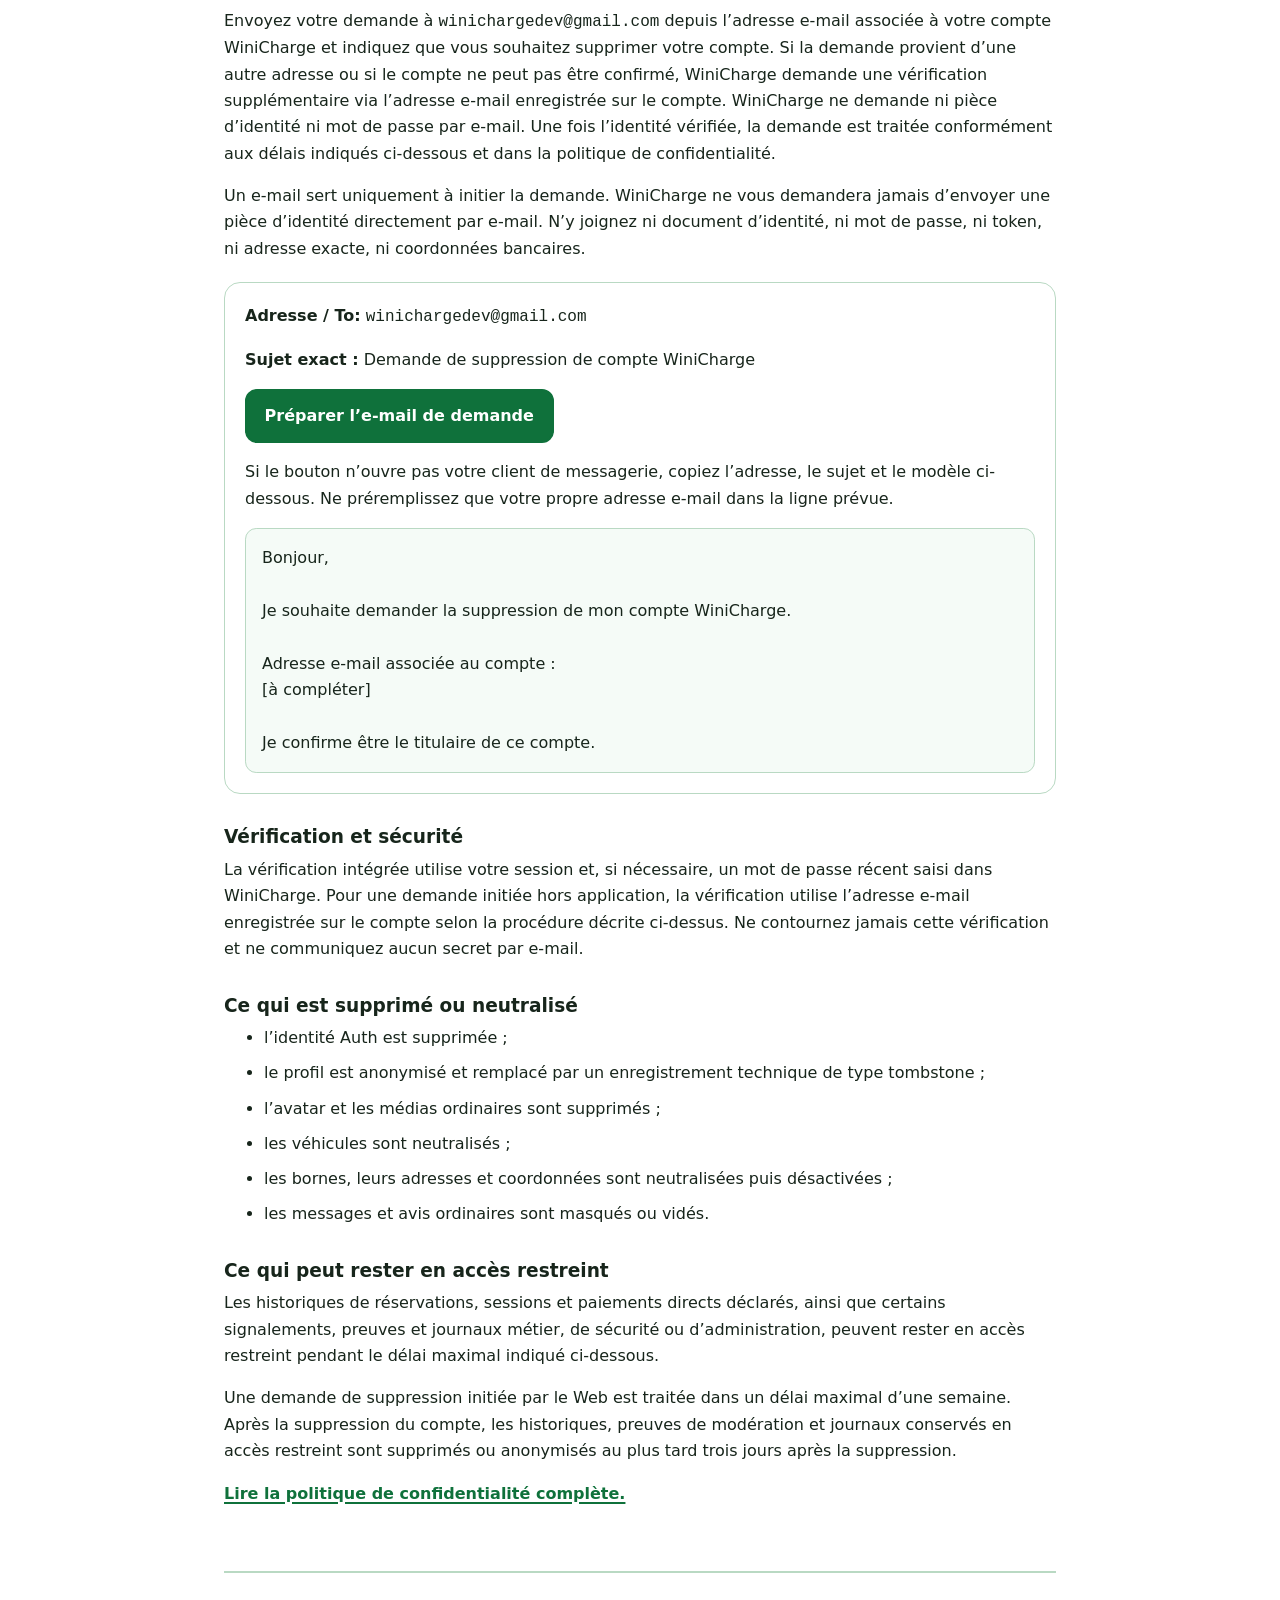
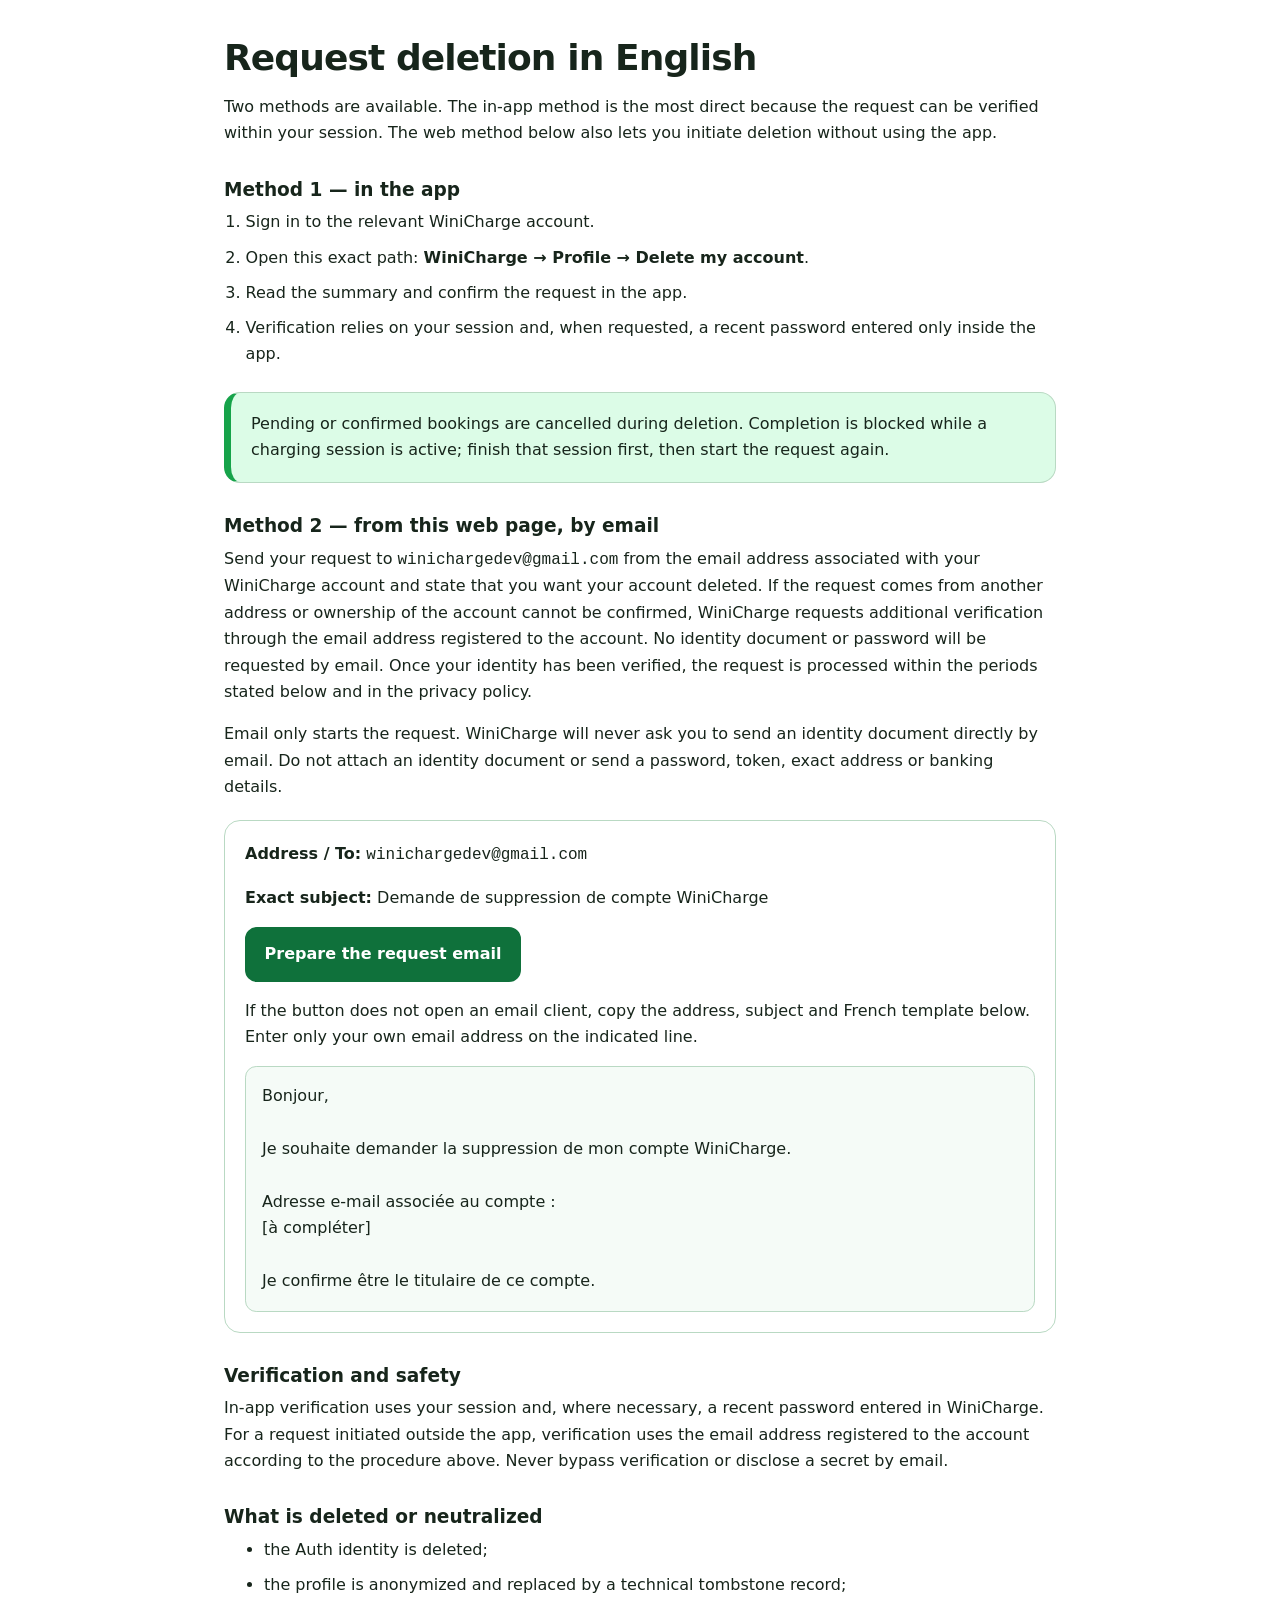
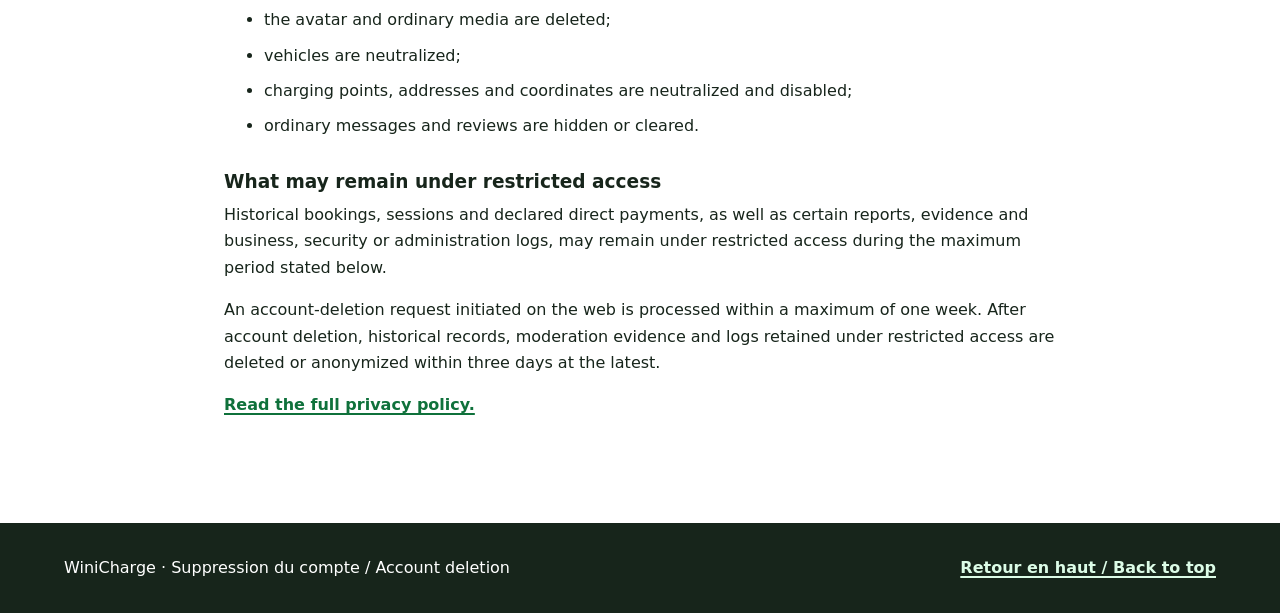
==== commit e61a5dc6: "docs: finalize WiniCharge legal pages" ====
--- a/delete-account/index.html
+++ b/delete-account/index.html
@@ -35,8 +35,8 @@
             <span class="title-translation" lang="en">Delete your account</span>
           </h1>
           <div class="document-meta">
-            <span>Mise à jour : 7 août 2026</span>
-            <span lang="en">Updated: 7 August 2026</span>
+            <span>Mise à jour : 11 août 2026</span>
+            <span lang="en">Updated: 11 August 2026</span>
           </div>
           <nav class="language-switcher" aria-label="Choisir la langue / Choose a language">
             <a href="#francais" hreflang="fr">Français</a>
@@ -47,27 +47,27 @@
 
       <div class="section shell prose">
         <aside class="notice notice-critical" aria-label="Alerte de sécurité / Security warning">
-          <strong>Nous ne vous demanderons jamais votre mot de passe.</strong>
-          <p lang="en"><strong>We will never ask for your password.</strong></p>
-          <p>
-            N’envoyez jamais par e-mail un mot de passe, un token, une pièce d’identité directement, l’adresse exacte d’une borne ou des coordonnées bancaires.
-            <span lang="en">Never email a password, token, identity document directly, a charging point’s exact address or banking details.</span>
+          <strong>Nous ne vous demanderons jamais votre mot de passe par e-mail.</strong>
+          <p lang="en"><strong>We will never ask for your password by email.</strong></p>
+          <p>
+            N’envoyez jamais par e-mail de mot de passe, de token, de pièce d’identité, d’adresse exacte de borne ou de coordonnées bancaires.
+            <span lang="en">Never email a password, token, identity document, a charging point’s exact address or banking details.</span>
           </p>
         </aside>
 
         <ul class="fact-list" aria-label="Identification de l’application / App identification">
           <li><strong>Application / App:</strong> WiniCharge</li>
-          <li><strong>Développeur / Developer:</strong> <code>[[NOM_DU_DEVELOPPEUR_PLAY_CONSOLE]]</code></li>
+          <li><strong>Développeur / Developer:</strong> Yassine Gh</li>
         </ul>
 
         <section id="francais" lang="fr" aria-labelledby="titre-fr">
           <h2 id="titre-fr">Demander la suppression en français</h2>
-          <p>Deux méthodes sont prévues. La méthode dans l’application est la plus directe car elle permet de vérifier la demande dans votre session.</p>
+          <p>Deux méthodes sont prévues. La méthode dans l’application est la plus directe car elle permet de vérifier la demande dans votre session. La méthode Web ci-dessous permet également d’initier une suppression sans utiliser l’application.</p>
 
           <h3>Méthode 1 — dans l’application</h3>
           <ol class="steps">
             <li>Connectez-vous au compte concerné dans WiniCharge.</li>
-            <li>Ouvrez exactement : <strong>Profil → Supprimer mon compte</strong>.</li>
+            <li>Ouvrez exactement : <strong>WiniCharge → Profil → Supprimer mon compte</strong>.</li>
             <li>Lisez le récapitulatif et confirmez la demande dans l’application.</li>
             <li>La vérification s’appuie sur votre session et, lorsque demandé, sur un mot de passe récent saisi uniquement dans l’application.</li>
           </ol>
@@ -77,18 +77,18 @@
             </p>
           </div>
 
-          <h3>Méthode 2 — demande par e-mail</h3>
-          <p>
-            Si vous ne pouvez pas utiliser l’application, écrivez à l’adresse de support qui doit encore être approuvée : <code>[[EMAIL_SUPPORT_APPROUVE]]</code>. Le processus exact de vérification web reste à valider : <code>[[PROCESSUS_VERIFICATION_WEB]]</code>. Ce placeholder ne décrit pas une procédure active.
+          <h3>Méthode 2 — depuis cette page Web, par e-mail</h3>
+          <p>
+            Envoyez votre demande à <code>winichargedev@gmail.com</code> depuis l’adresse e-mail associée à votre compte WiniCharge et indiquez que vous souhaitez supprimer votre compte. Si la demande provient d’une autre adresse ou si le compte ne peut pas être confirmé, WiniCharge demande une vérification supplémentaire via l’adresse e-mail enregistrée sur le compte. WiniCharge ne demande ni pièce d’identité ni mot de passe par e-mail. Une fois l’identité vérifiée, la demande est traitée conformément aux délais indiqués ci-dessous et dans la politique de confidentialité.
           </p>
           <p>
             Un e-mail sert uniquement à initier la demande. WiniCharge ne vous demandera jamais d’envoyer une pièce d’identité directement par e-mail. N’y joignez ni document d’identité, ni mot de passe, ni token, ni adresse exacte, ni coordonnées bancaires.
           </p>
           <div class="email-panel" id="demande-email">
-            <p><strong>Adresse / To:</strong> <code>[[EMAIL_SUPPORT_APPROUVE]]</code></p>
+            <p><strong>Adresse / To:</strong> <code>winichargedev@gmail.com</code></p>
             <p><strong>Sujet exact :</strong> Demande de suppression de compte WiniCharge</p>
             <p>
-              <a class="button" href="mailto:[[EMAIL_SUPPORT_APPROUVE]]?subject=Demande%20de%20suppression%20de%20compte%20WiniCharge&amp;body=Bonjour%2C%0A%0AJe%20souhaite%20demander%20la%20suppression%20de%20mon%20compte%20WiniCharge.%0A%0AAdresse%20e-mail%20associ%C3%A9e%20au%20compte%20%3A%0A%5B%C3%A0%20compl%C3%A9ter%5D%0A%0AJe%20confirme%20%C3%AAtre%20le%20titulaire%20de%20ce%20compte.">Préparer l’e-mail de demande</a>
+              <a class="button" href="mailto:winichargedev@gmail.com?subject=Demande%20de%20suppression%20de%20compte%20WiniCharge&amp;body=Bonjour%2C%0A%0AJe%20souhaite%20demander%20la%20suppression%20de%20mon%20compte%20WiniCharge.%0A%0AAdresse%20e-mail%20associ%C3%A9e%20au%20compte%20%3A%0A%5B%C3%A0%20compl%C3%A9ter%5D%0A%0AJe%20confirme%20%C3%AAtre%20le%20titulaire%20de%20ce%20compte.">Préparer l’e-mail de demande</a>
             </p>
             <p>Si le bouton n’ouvre pas votre client de messagerie, copiez l’adresse, le sujet et le modèle ci-dessous. Ne préremplissez que votre propre adresse e-mail dans la ligne prévue.</p>
             <pre class="email-template">Bonjour,
@@ -103,7 +103,7 @@
 
           <h3 id="securite-fr">Vérification et sécurité</h3>
           <p>
-            La vérification intégrée utilise votre session et, si nécessaire, un mot de passe récent saisi dans WiniCharge. Pour une demande initiée hors application, attendez les instructions du processus approuvé une fois celui-ci validé. Ne contournez jamais cette vérification et ne communiquez aucun secret par e-mail.
+            La vérification intégrée utilise votre session et, si nécessaire, un mot de passe récent saisi dans WiniCharge. Pour une demande initiée hors application, la vérification utilise l’adresse e-mail enregistrée sur le compte selon la procédure décrite ci-dessus. Ne contournez jamais cette vérification et ne communiquez aucun secret par e-mail.
           </p>
 
           <h3>Ce qui est supprimé ou neutralisé</h3>
@@ -118,22 +118,22 @@
 
           <h3>Ce qui peut rester en accès restreint</h3>
           <p>
-            Les historiques de réservations, sessions et paiements directs déclarés, ainsi que certains signalements et journaux métier, de sécurité ou d’administration, peuvent être conservés lorsqu’ils restent nécessaires. Les preuves liées aux incidents, signalements ou décisions de modération et les journaux associés peuvent également être conservés en accès restreint.
-          </p>
-          <p>
-            Aucune durée chiffrée de traitement de la demande n’est documentée. Délai à définir et approuver : <code>[[DELAI_DE_TRAITEMENT_SUPPRESSION]]</code>. Les durées de conservation doivent elles aussi être validées : <code>[[DUREES_DE_CONSERVATION]]</code>. Ces placeholders n’annoncent aucune durée.
+            Les historiques de réservations, sessions et paiements directs déclarés, ainsi que certains signalements, preuves et journaux métier, de sécurité ou d’administration, peuvent rester en accès restreint pendant le délai maximal indiqué ci-dessous.
+          </p>
+          <p>
+            Une demande de suppression initiée par le Web est traitée dans un délai maximal d’une semaine. Après la suppression du compte, les historiques, preuves de modération et journaux conservés en accès restreint sont supprimés ou anonymisés au plus tard trois jours après la suppression.
           </p>
           <p><a href="../privacy/#francais">Lire la politique de confidentialité complète.</a></p>
         </section>
 
         <section id="english" lang="en" aria-labelledby="title-en">
           <h2 id="title-en">Request deletion in English</h2>
-          <p>Two methods are available. The in-app method is the most direct because the request can be verified within your session.</p>
+          <p>Two methods are available. The in-app method is the most direct because the request can be verified within your session. The web method below also lets you initiate deletion without using the app.</p>
 
           <h3>Method 1 — in the app</h3>
           <ol class="steps">
             <li>Sign in to the relevant WiniCharge account.</li>
-            <li>Open this exact path: <strong>Profile → Delete my account</strong>.</li>
+            <li>Open this exact path: <strong>WiniCharge → Profile → Delete my account</strong>.</li>
             <li>Read the summary and confirm the request in the app.</li>
             <li>Verification relies on your session and, when requested, a recent password entered only inside the app.</li>
           </ol>
@@ -143,18 +143,18 @@
             </p>
           </div>
 
-          <h3>Method 2 — request by email</h3>
-          <p>
-            If you cannot use the app, write to the support address that still requires approval: <code>[[EMAIL_SUPPORT_APPROUVE]]</code>. The exact web verification process remains to be approved: <code>[[PROCESSUS_VERIFICATION_WEB]]</code>. This placeholder does not describe an active procedure.
+          <h3>Method 2 — from this web page, by email</h3>
+          <p>
+            Send your request to <code>winichargedev@gmail.com</code> from the email address associated with your WiniCharge account and state that you want your account deleted. If the request comes from another address or ownership of the account cannot be confirmed, WiniCharge requests additional verification through the email address registered to the account. No identity document or password will be requested by email. Once your identity has been verified, the request is processed within the periods stated below and in the privacy policy.
           </p>
           <p>
             Email only starts the request. WiniCharge will never ask you to send an identity document directly by email. Do not attach an identity document or send a password, token, exact address or banking details.
           </p>
           <div class="email-panel">
-            <p><strong>Address / To:</strong> <code>[[EMAIL_SUPPORT_APPROUVE]]</code></p>
+            <p><strong>Address / To:</strong> <code>winichargedev@gmail.com</code></p>
             <p><strong>Exact subject:</strong> Demande de suppression de compte WiniCharge</p>
             <p>
-              <a class="button" href="mailto:[[EMAIL_SUPPORT_APPROUVE]]?subject=Demande%20de%20suppression%20de%20compte%20WiniCharge&amp;body=Bonjour%2C%0A%0AJe%20souhaite%20demander%20la%20suppression%20de%20mon%20compte%20WiniCharge.%0A%0AAdresse%20e-mail%20associ%C3%A9e%20au%20compte%20%3A%0A%5B%C3%A0%20compl%C3%A9ter%5D%0A%0AJe%20confirme%20%C3%AAtre%20le%20titulaire%20de%20ce%20compte.">Prepare the request email</a>
+              <a class="button" href="mailto:winichargedev@gmail.com?subject=Demande%20de%20suppression%20de%20compte%20WiniCharge&amp;body=Bonjour%2C%0A%0AJe%20souhaite%20demander%20la%20suppression%20de%20mon%20compte%20WiniCharge.%0A%0AAdresse%20e-mail%20associ%C3%A9e%20au%20compte%20%3A%0A%5B%C3%A0%20compl%C3%A9ter%5D%0A%0AJe%20confirme%20%C3%AAtre%20le%20titulaire%20de%20ce%20compte.">Prepare the request email</a>
             </p>
             <p>If the button does not open an email client, copy the address, subject and French template below. Enter only your own email address on the indicated line.</p>
             <pre class="email-template">Bonjour,
@@ -169,7 +169,7 @@
 
           <h3 id="security-en">Verification and safety</h3>
           <p>
-            In-app verification uses your session and, where necessary, a recent password entered in WiniCharge. For a request started outside the app, wait for instructions from the approved process once it has been validated. Never bypass verification or disclose a secret by email.
+            In-app verification uses your session and, where necessary, a recent password entered in WiniCharge. For a request initiated outside the app, verification uses the email address registered to the account according to the procedure above. Never bypass verification or disclose a secret by email.
           </p>
 
           <h3>What is deleted or neutralized</h3>
@@ -184,10 +184,10 @@
 
           <h3>What may remain under restricted access</h3>
           <p>
-            Historical bookings, sessions and declared direct payments, as well as certain reports and business, security or administration logs, may be retained where still needed. Evidence connected to incidents, reports or moderation decisions and associated logs may also be retained with restricted access.
-          </p>
-          <p>
-            No numerical request-processing period is documented. Period to define and approve: <code>[[DELAI_DE_TRAITEMENT_SUPPRESSION]]</code>. Retention periods also require validation: <code>[[DUREES_DE_CONSERVATION]]</code>. These placeholders state no duration.
+            Historical bookings, sessions and declared direct payments, as well as certain reports, evidence and business, security or administration logs, may remain under restricted access during the maximum period stated below.
+          </p>
+          <p>
+            An account-deletion request initiated on the web is processed within a maximum of one week. After account deletion, historical records, moderation evidence and logs retained under restricted access are deleted or anonymized within three days at the latest.
           </p>
           <p><a href="../privacy/#english">Read the full privacy policy.</a></p>
         </section>
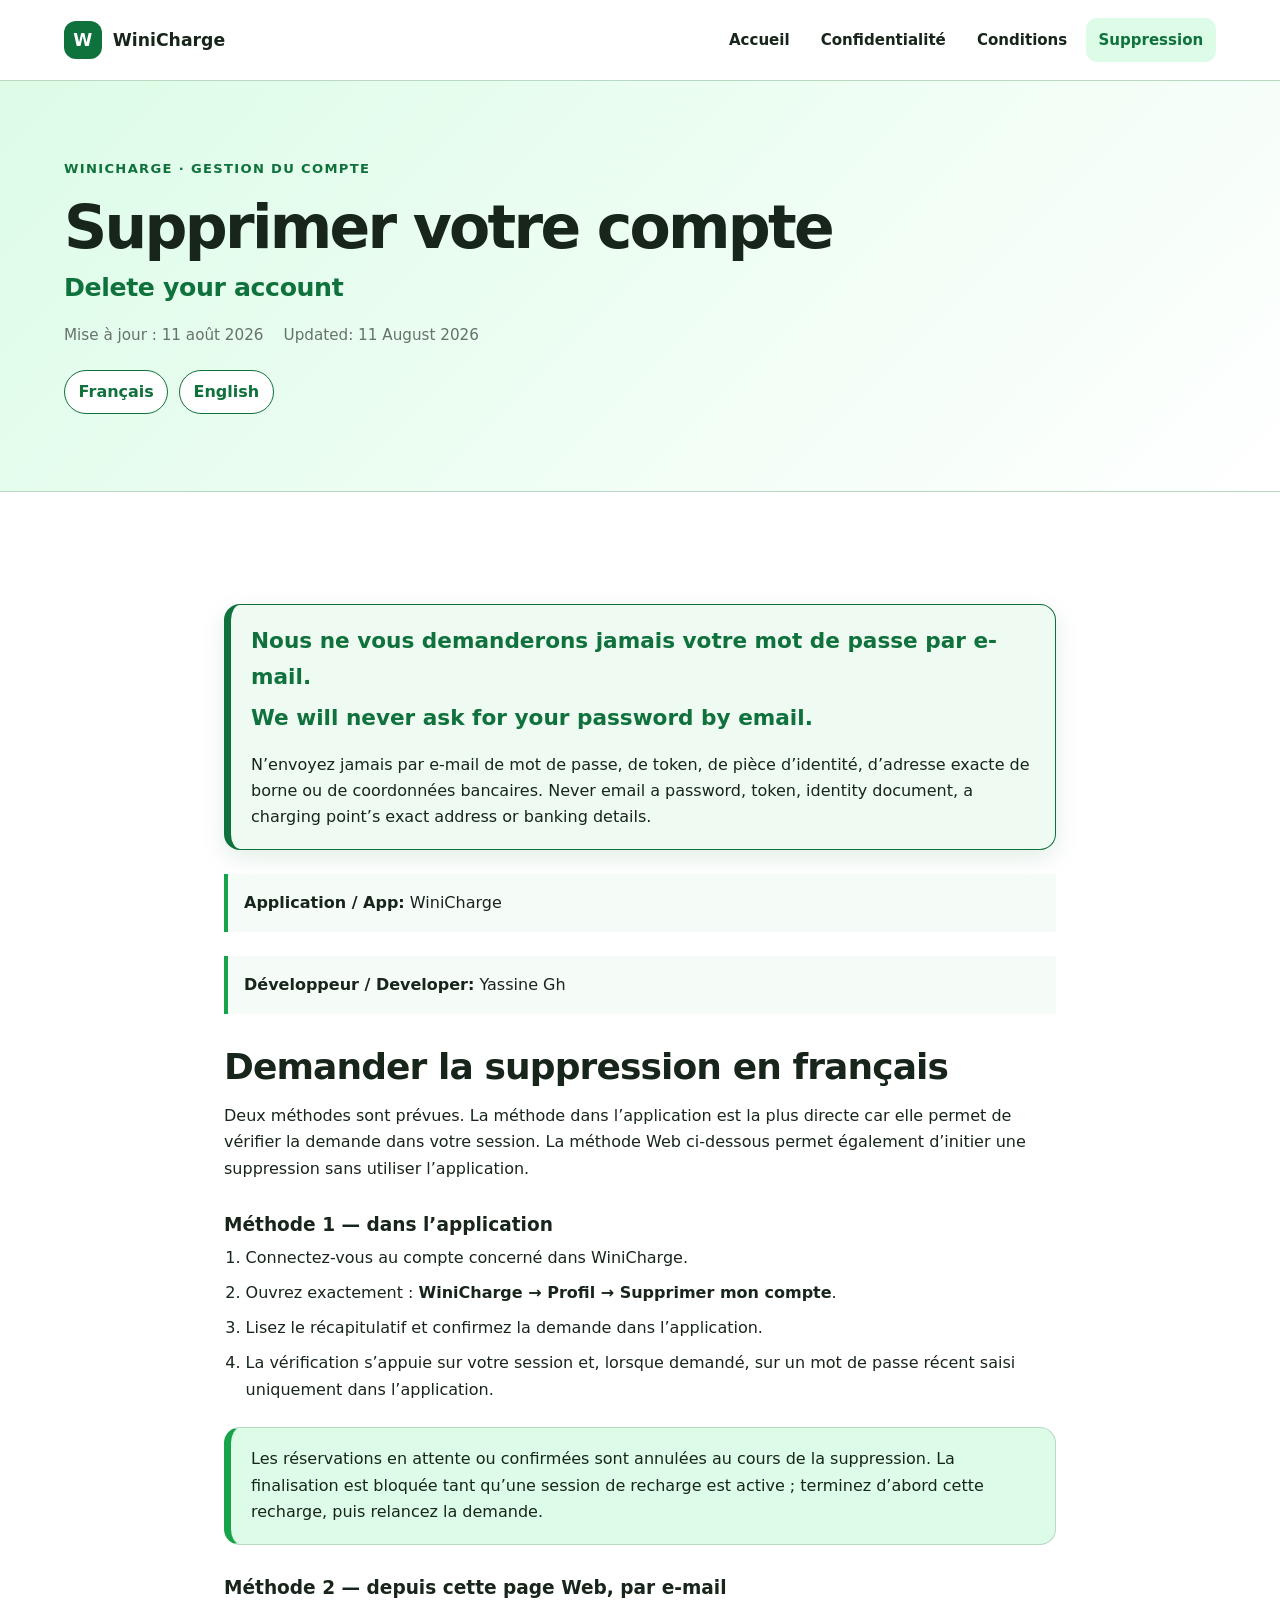
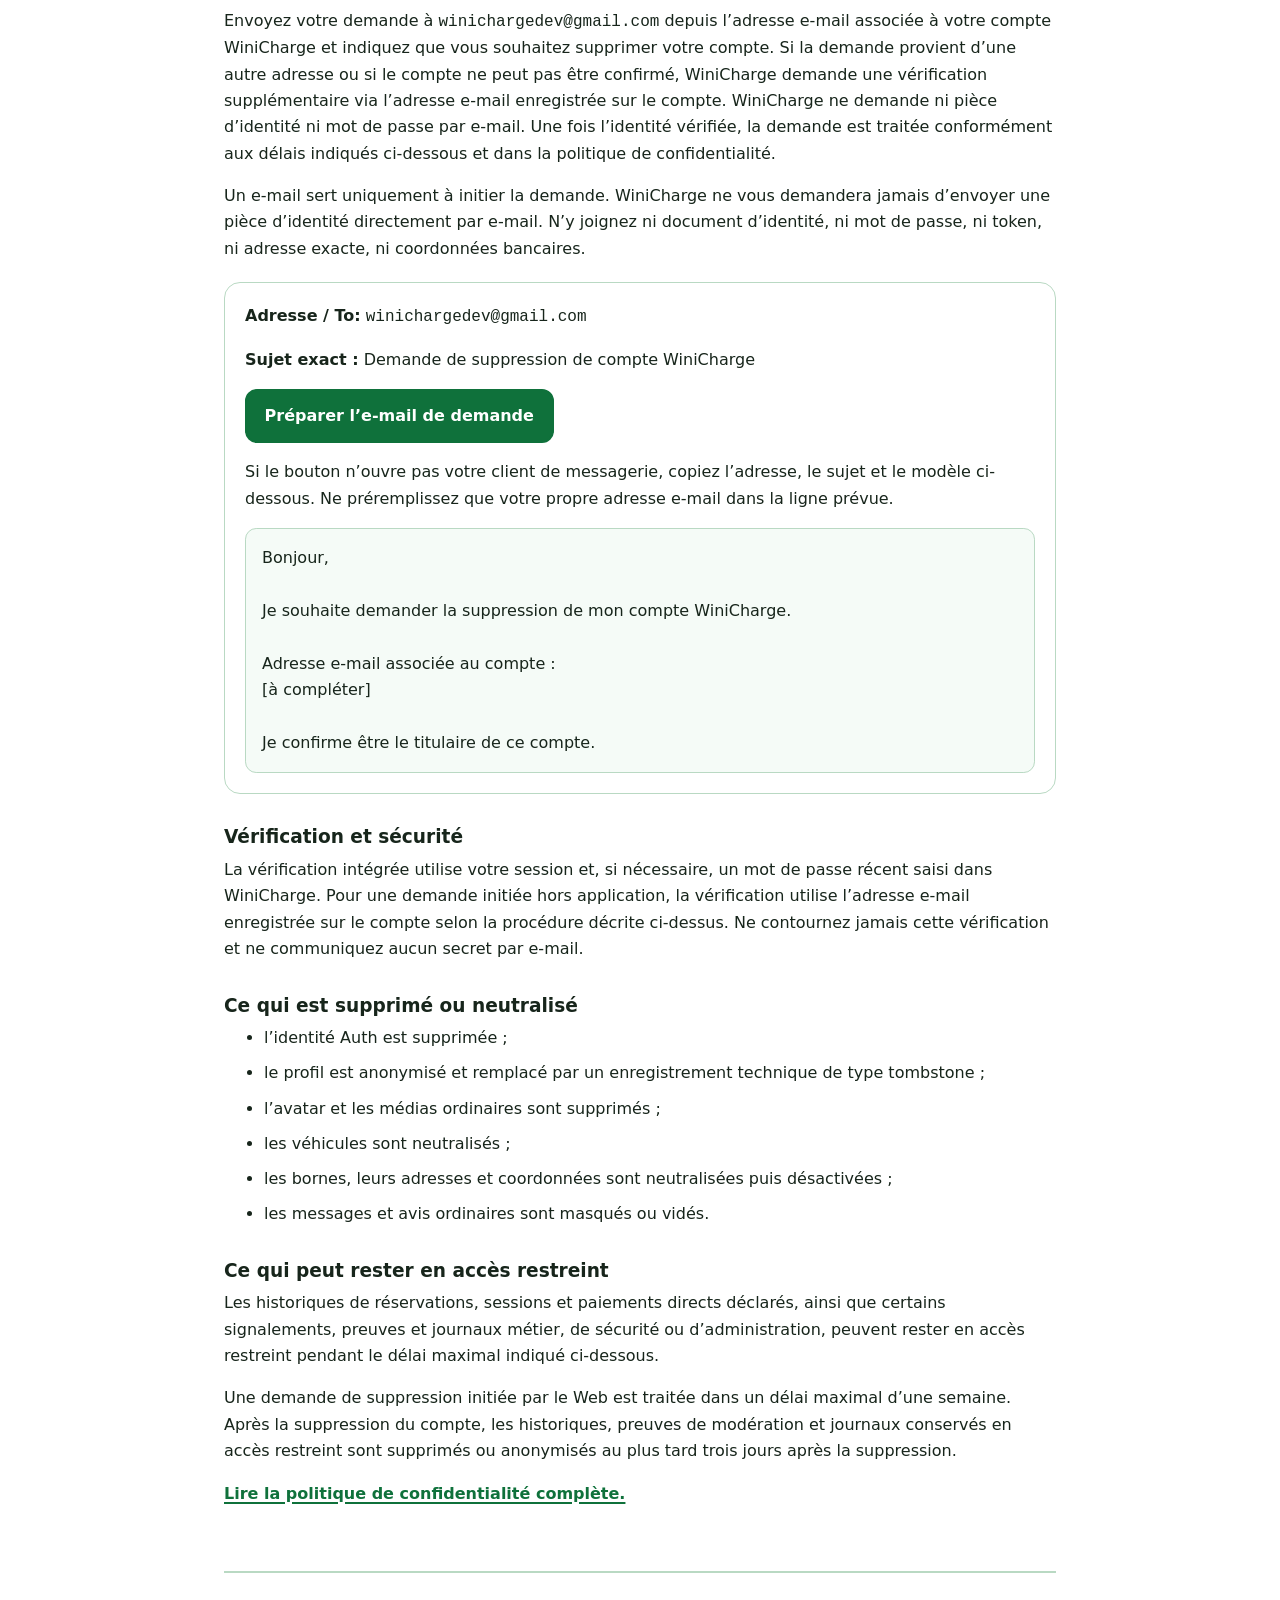
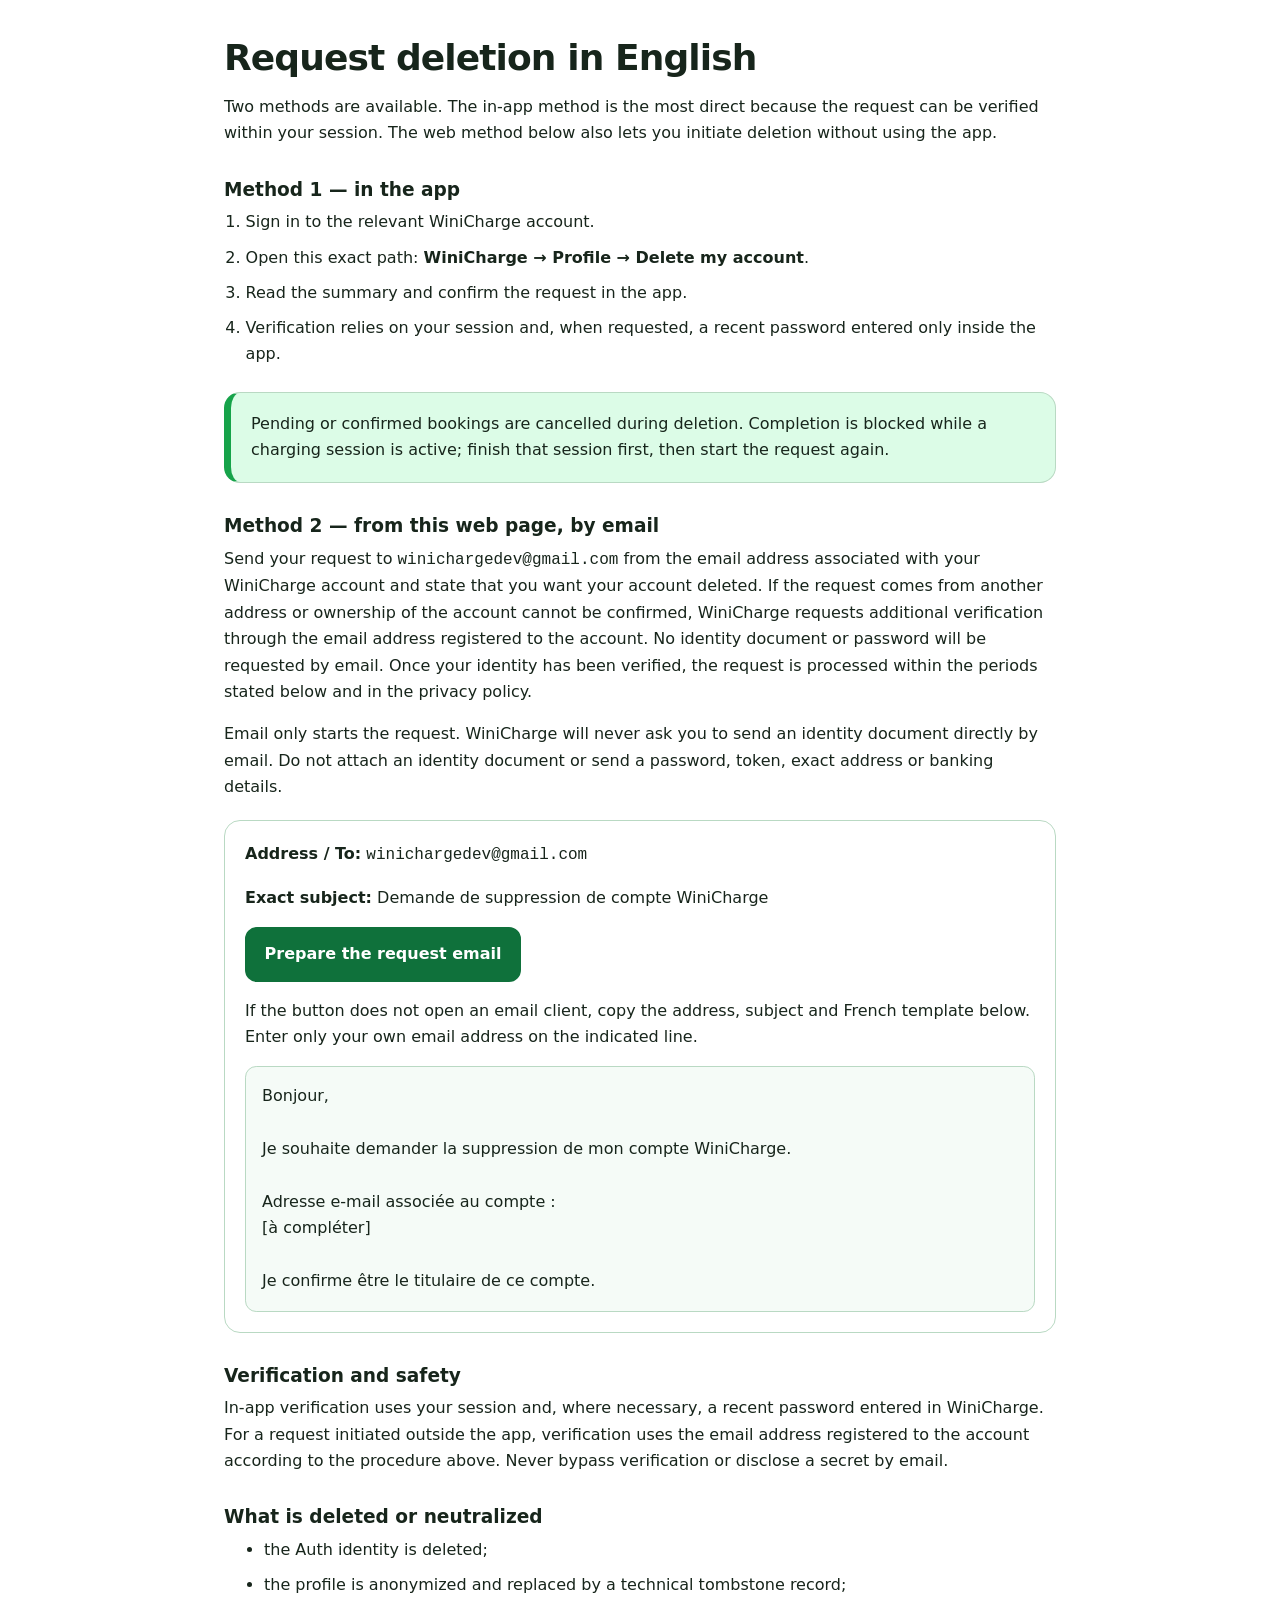
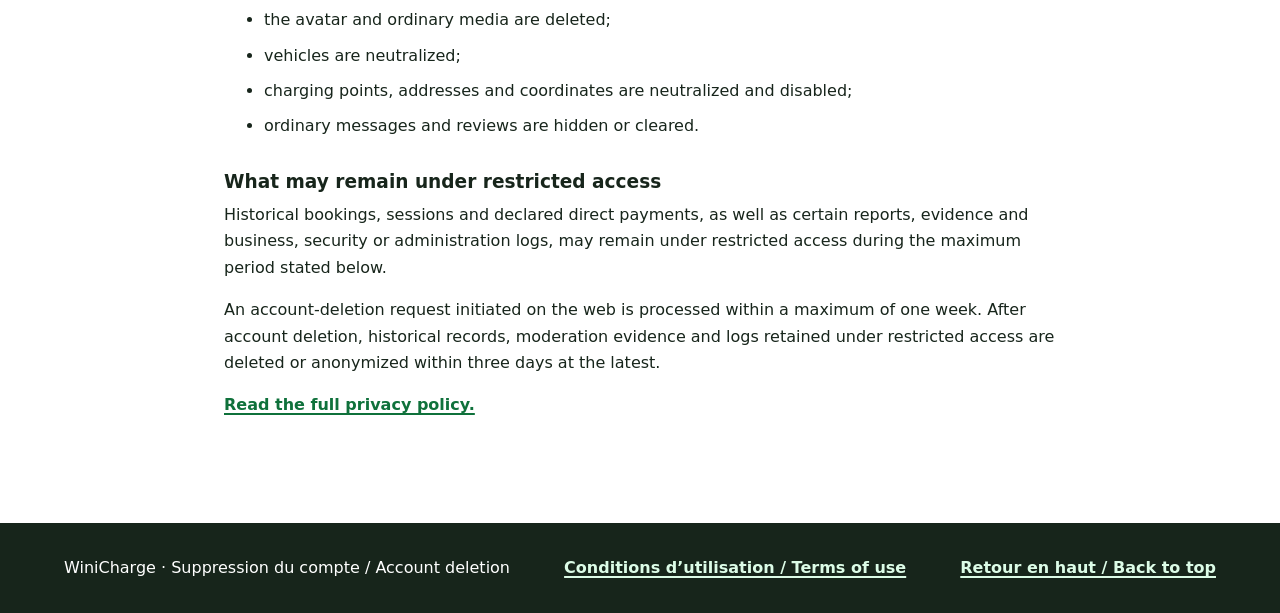
==== commit 1a53c174: "feat: publish WiniCharge terms of use" ====
--- a/delete-account/index.html
+++ b/delete-account/index.html
@@ -20,6 +20,7 @@
           <ul>
             <li><a href="../">Accueil</a></li>
             <li><a href="../privacy/">Confidentialité</a></li>
+            <li><a href="../terms/">Conditions</a></li>
             <li><a href="../delete-account/" aria-current="page">Suppression</a></li>
           </ul>
         </nav>
@@ -197,6 +198,7 @@
     <footer class="site-footer">
       <div class="shell footer-inner">
         <p>WiniCharge · Suppression du compte / Account deletion</p>
+        <p><a href="../terms/">Conditions d’utilisation / Terms of use</a></p>
         <p><a href="#contenu">Retour en haut / Back to top</a></p>
       </div>
     </footer>
--- a/styles.css
+++ b/styles.css
@@ -286,7 +286,7 @@
 .card-grid {
   display: grid;
   gap: 1rem;
-  grid-template-columns: repeat(3, minmax(0, 1fr));
+  grid-template-columns: repeat(auto-fit, minmax(15rem, 1fr));
 }
 
 .card {
@@ -534,4 +534,3 @@
     background: transparent;
   }
 }
-
